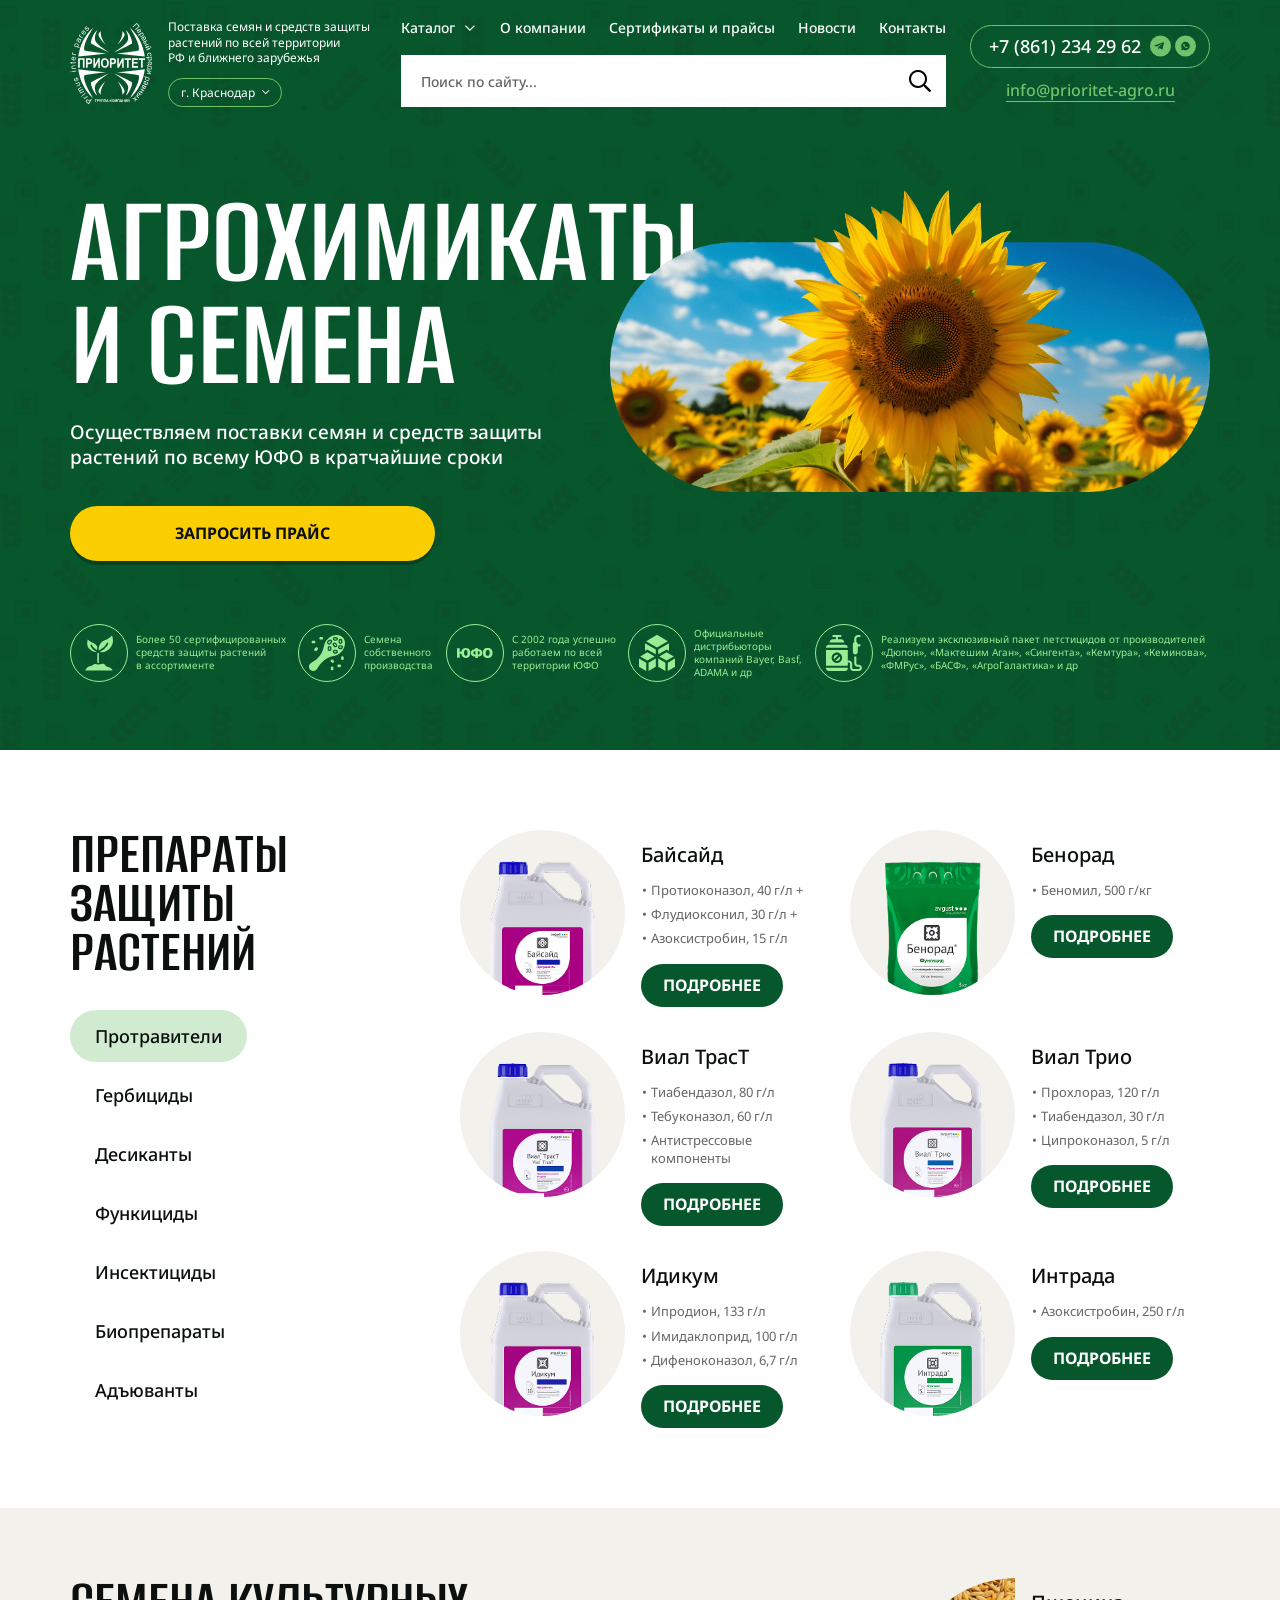
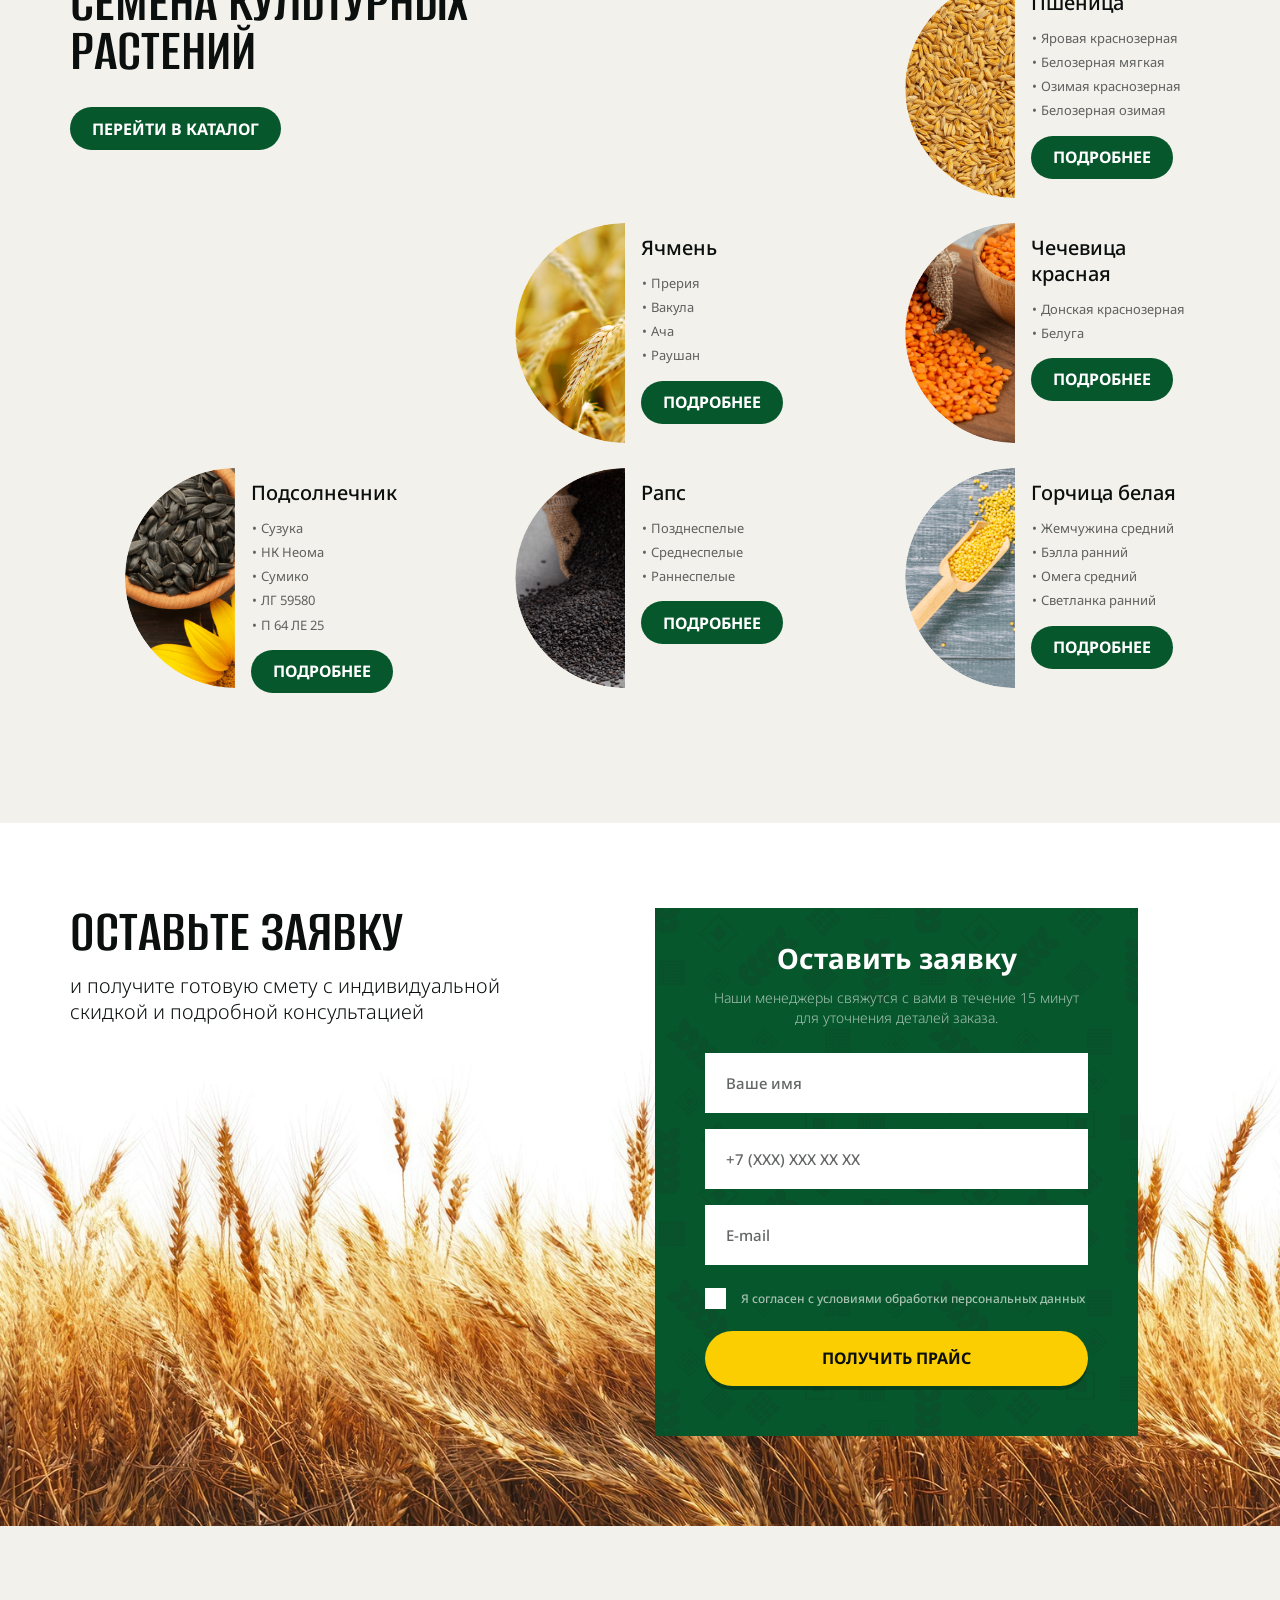
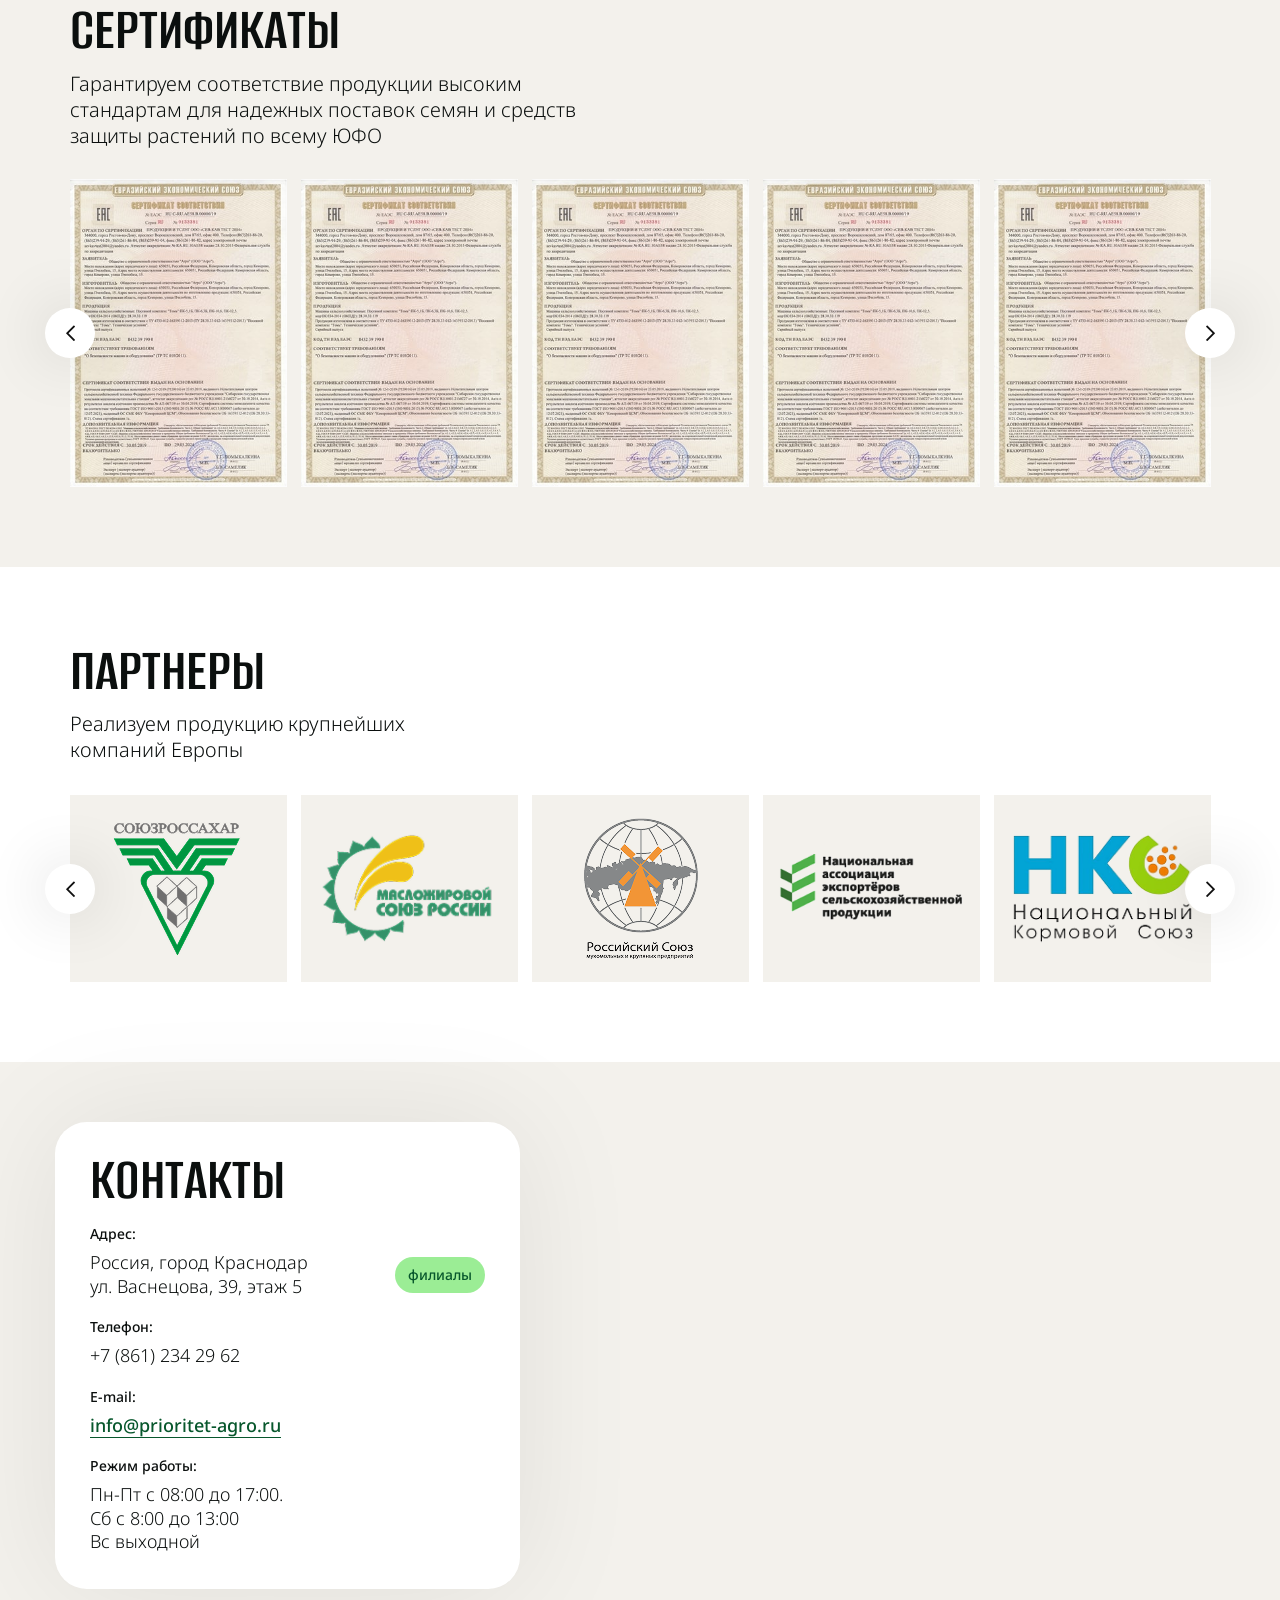
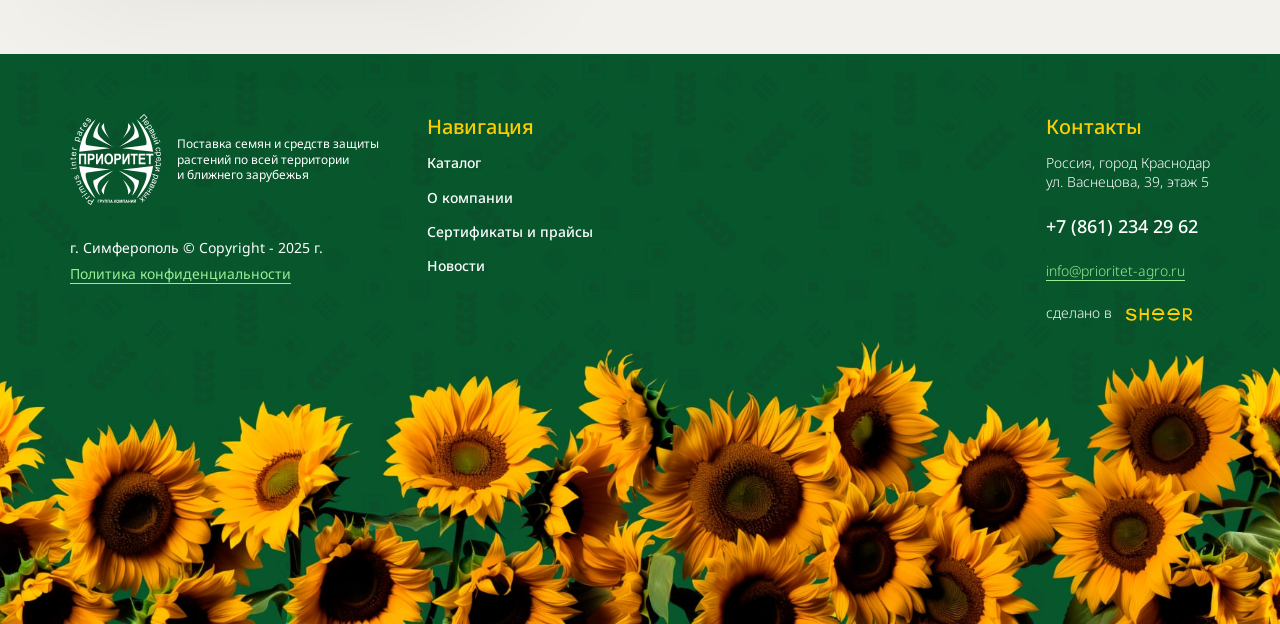
==== index.html @ 2c3fb6e0 "Add files via upload" ====
<!DOCTYPE html>
<!--[if lt IE 7]><html lang="ru" class="lt-ie9 lt-ie8 lt-ie7"><![endif]-->
<!--[if IE 7]><html lang="ru" class="lt-ie9 lt-ie8"><![endif]-->
<!--[if IE 8]><html lang="ru" class="lt-ie9"><![endif]-->
<!--[if gt IE 8]><!-->
<html lang="ru">
<!--<![endif]-->
<head>
	<meta charset="utf-8" />
	<title>Заголовок</title>
	<meta http-equiv="X-UA-Compatible" content="IE=edge" />
	<meta name="viewport" content="width=device-width, initial-scale=1, maximum-scale=1">
	<meta name="format-detection" content="telephone=no" />
	<link rel="shortcut icon" href="favicon.png" />
	<link rel="stylesheet" href="libs/bootstrap/bootstrap-grid.css" />
	<link rel="stylesheet" href="libs/fontawesome-free-5.12.0-web/css/all.min.css" />
	<link rel="stylesheet" href="libs/fancybox-master/dist/jquery.fancybox.min.css" />
	<link rel="stylesheet" href="libs/slick-1.5.9/slick/slick.css" />
	<link rel="stylesheet" href="css/fonts.css" />
	<link rel="stylesheet" href="css/main.css?ver=1.1" />
	<link rel="stylesheet" href="css/media.css?ver=1.1" />
</head>
<body>

	<div class="wrapper">

		<header class="header default">
			<div class="container">
				<div class="header__wrapper">
					<span class='sandwich'>
						<span class='sw-topper'></span>
						<span class='sw-bottom'></span>
						<span class='sw-footer'></span>
					</span>
					<div class="logo-wrap">
						<a href="#" class="logo">
							<img src="img/logo.svg" alt="alt">
						</a>
						<div class="logo-wrap__content">
							<div class="logo-descr">Поставка семян и средств защиты растений по всей территории <br>РФ и ближнего зарубежья</div>
							<div class="location-main">
								<div class="location-main__value">г. Краснодар <i class="far fa-chevron-down"></i></div>
							</div>
						</div>
					</div>
					<div class="header__center">
						<ul class="menu">
							<li class="menu__haschild">
								<a href="#">Каталог</a>
								<ul>
									<li><a href="#"><a href="#">Каталог</a></a></li>
									<li><a href="#"><a href="#">Каталог</a></a></li>
									<li><a href="#"><a href="#">Каталог</a></a></li>
									<li><a href="#"><a href="#">Каталог</a></a></li>
									<li><a href="#"><a href="#">Каталог</a></a></li>
								</ul>
							</li>
							<li><a href="#">О компании</a></li>
							<li><a href="#">Сертификаты и прайсы</a></li>
							<li><a href="#">Новости</a></li>
							<li><a href="#">Контакты</a></li>
						</ul>
						<div class="search-main">
							<form>
								<input type="text" placeholder="Поиск по сайту..." required>
								<button class="btn-search">
									<i class="far fa-search"></i>
								</button>
							</form>
						</div>
					</div>
					<div class="header__right">
						<div class="contacts-unit">
							<a href="+78612342962" class="phone-main">+7 (861) 234 29 62</a>
							<ul class="socials-list">
								<li><a href="#" target="_blank"><img src="img/tg.svg" alt="alt"></a></li>
								<li><a href="#" target="_blank"><img src="img/wp.svg" alt="alt"></a></li>
							</ul>
						</div>
						<a href="mailto:info@prioritet-agro.ru" class="link-main">info@prioritet-agro.ru</a>
					</div>
					<a href="+78612342962" class="phone-mob"><i class="fal fa-phone-alt"></i></a>
				</div>
			</div>
			<div class="menu-mobile">
				<div class="search-main">
					<form>
						<input type="text" placeholder="Поиск по сайту..." required>
						<button class="btn-search">
							<i class="far fa-search"></i>
						</button>
					</form>
				</div>
				<ul class="menu">
					<li class="menu__haschild">
						<a href="#">Каталог</a>
						<ul>
							<li><a href="#"><a href="#">Каталог</a></a></li>
							<li><a href="#"><a href="#">Каталог</a></a></li>
							<li><a href="#"><a href="#">Каталог</a></a></li>
							<li><a href="#"><a href="#">Каталог</a></a></li>
							<li><a href="#"><a href="#">Каталог</a></a></li>
						</ul>
					</li>
					<li><a href="#">О компании</a></li>
					<li><a href="#">Сертификаты и прайсы</a></li>
					<li><a href="#">Новости</a></li>
					<li><a href="#">Контакты</a></li>
				</ul>
				<div class="header__right">
					<div class="contacts-unit">
						<a href="+78612342962" class="phone-main">+7 (861) 234 29 62</a>
						<ul class="socials-list">
							<li><a href="#" target="_blank"><img src="img/tg.svg" alt="alt"></a></li>
							<li><a href="#" target="_blank"><img src="img/wp.svg" alt="alt"></a></li>
						</ul>
					</div>
					<a href="mailto:info@prioritet-agro.ru" class="link-main">info@prioritet-agro.ru</a>
				</div>
			</div>
			<div class="menu-overlay"></div>
		</header>

		<section class="billbord">
			<div class="container">
				<div class="row">
					<div class="col-lg-6">
						<h1 class="title-big">Агрохимикаты и Семена </h1>
						<div class="title-small">Осуществляем поставки семян и средств защиты растений по всему ЮФО в кратчайшие сроки</div>
						<a href="#" class="btn-main">Запросить прайс</a>
					</div>
					<div class="col-lg-6">
						<div class="billbord__image">
							<img src="img/billbord.png" alt="alt">
						</div>
					</div>
				</div>
				<div class="billbord__items">
					<div class="item-billbord">
						<div class="item-billbord__icon">
							<img src="img/ic_billbord1.svg" alt="alt">
						</div>
						<div class="item-billbord__text">Более 50 сертифицированных <br>средств защиты растений <br>в ассортименте</div>
					</div>
					<div class="item-billbord">
						<div class="item-billbord__icon">
							<img src="img/ic_billbord2.svg" alt="alt">
						</div>
						<div class="item-billbord__text">Семена <br>собственного <br>производства</div>
					</div>
					<div class="item-billbord">
						<div class="item-billbord__icon">
							<img src="img/ic_billbord3.svg" alt="alt">
						</div>
						<div class="item-billbord__text">С 2002 года успешно <br>работаем по всей <br>территории ЮФО</div>
					</div>
					<div class="item-billbord">
						<div class="item-billbord__icon">
							<img src="img/ic_billbord4.svg" alt="alt">
						</div>
						<div class="item-billbord__text">Официальные <br>дистрибьюторы <br>компаний Bayer, Basf, <br>ADAMA и др</div>
					</div>
					<div class="item-billbord">
						<div class="item-billbord__icon">
							<img src="img/ic_billbord5.svg" alt="alt">
						</div>
						<div class="item-billbord__text">Реализуем эксклюзивный пакет петстицидов от производителей <br>«Дюпон», «Мактешим Аган», «Сингента», «Кемтура», «Кеминова», <br>«ФМРус», «БАСФ», «АгроГалактика» и др</div>
					</div>
				</div>
			</div>
		</section>

		<section class="catalog">
			<div class="container">
				<div class="row">
					<div class="col-lg-4">
						<h1 class="title-section">Препараты защиты растений</h1>
						<ul class="tabs">
							<li class="active"><a href="#tab1">Протравители</a></li>
							<li><a href="#tab2">Гербициды</a></li>
							<li><a href="#tab3">Десиканты</a></li>
							<li><a href="#tab4">Функициды</a></li>
							<li><a href="#tab5">Инсектициды</a></li>
							<li><a href="#tab6">Биопрепараты</a></li>
							<li><a href="#tab7">Адъюванты</a></li>
						</ul>
					</div>
					<div class="col-lg-8">
						<div class="tab-container">
							<div class="tab-pane" id="tab1">
								<div class="row row_catalog">
									<div class="col-md-6">
										<div class="item-catalog">
											<a href="#" class="item-catalog__image">
												<img src="img/catalog1.png" alt="alt">
											</a>
											<div class="item-catalog__content">
												<a href="#" class="item-catalog__title">Байсайд</a>
												<div class="item-catalog__text">
													<ul>
														<li>Протиоконазол, 40 г/л +</li>
														<li>Флудиоксонил, 30 г/л +</li>
														<li>Азоксистробин, 15 г/л</li>
													</ul>
												</div>
												<a href="#" class="btn-main btn-main_page">подробнее</a>
											</div>
										</div>
									</div>
									<div class="col-md-6">
										<div class="item-catalog">
											<a href="#" class="item-catalog__image">
												<img src="img/catalog2.png" alt="alt">
											</a>
											<div class="item-catalog__content">
												<a href="#" class="item-catalog__title">Бенорад</a>
												<div class="item-catalog__text">
													<ul>
														<li>Беномил, 500 г/кг</li>
													</ul>
												</div>
												<a href="#" class="btn-main btn-main_page">подробнее</a>
											</div>
										</div>
									</div>
									<div class="col-md-6">
										<div class="item-catalog">
											<a href="#" class="item-catalog__image">
												<img src="img/catalog3.png" alt="alt">
											</a>
											<div class="item-catalog__content">
												<a href="#" class="item-catalog__title">Виал ТрасТ</a>
												<div class="item-catalog__text">
													<ul>
														<li>Тиабендазол, 80 г/л</li>
														<li>Тебуконазол, 60 г/л</li>
														<li>Антистрессовые компоненты</li>
													</ul>
												</div>
												<a href="#" class="btn-main btn-main_page">подробнее</a>
											</div>
										</div>
									</div>
									<div class="col-md-6">
										<div class="item-catalog">
											<a href="#" class="item-catalog__image">
												<img src="img/catalog4.png" alt="alt">
											</a>
											<div class="item-catalog__content">
												<a href="#" class="item-catalog__title">Виал Трио</a>
												<div class="item-catalog__text">
													<ul>
														<li>Прохлораз, 120 г/л</li>
														<li>Тиабендазол, 30 г/л</li>
														<li>Ципроконазол, 5 г/л</li>
													</ul>
												</div>
												<a href="#" class="btn-main btn-main_page">подробнее</a>
											</div>
										</div>
									</div>
									<div class="col-md-6">
										<div class="item-catalog">
											<a href="#" class="item-catalog__image">
												<img src="img/catalog5.png" alt="alt">
											</a>
											<div class="item-catalog__content">
												<a href="#" class="item-catalog__title">Идикум</a>
												<div class="item-catalog__text">
													<ul>
														<li>Ипродион, 133 г/л</li>
														<li>Имидаклоприд, 100 г/л</li>
														<li>Дифеноконазол, 6,7 г/л</li>
													</ul>
												</div>
												<a href="#" class="btn-main btn-main_page">подробнее</a>
											</div>
										</div>
									</div>
									<div class="col-md-6">
										<div class="item-catalog">
											<a href="#" class="item-catalog__image">
												<img src="img/catalog6.png" alt="alt">
											</a>
											<div class="item-catalog__content">
												<a href="#" class="item-catalog__title">Интрада</a>
												<div class="item-catalog__text">
													<ul>
														<li>Азоксистробин, 250 г/л</li>
													</ul>	
												</div>
												<a href="#" class="btn-main btn-main_page">подробнее</a>
											</div>
										</div>
									</div>
								</div>
							</div>
							<div class="tab-pane" id="tab2">
								<div class="row row_catalog">
									<div class="col-md-6">
										<div class="item-catalog">
											<a href="#" class="item-catalog__image">
												<img src="img/catalog1.png" alt="alt">
											</a>
											<div class="item-catalog__content">
												<a href="#" class="item-catalog__title">Байсайд</a>
												<div class="item-catalog__text">
													<ul>
														<li>Протиоконазол, 40 г/л +</li>
														<li>Флудиоксонил, 30 г/л +</li>
														<li>Азоксистробин, 15 г/л</li>
													</ul>
												</div>
												<a href="#" class="btn-main btn-main_page">подробнее</a>
											</div>
										</div>
									</div>
									<div class="col-md-6">
										<div class="item-catalog">
											<a href="#" class="item-catalog__image">
												<img src="img/catalog2.png" alt="alt">
											</a>
											<div class="item-catalog__content">
												<a href="#" class="item-catalog__title">Бенорад</a>
												<div class="item-catalog__text">
													<ul>
														<li>Беномил, 500 г/кг</li>
													</ul>
												</div>
												<a href="#" class="btn-main btn-main_page">подробнее</a>
											</div>
										</div>
									</div>
									<div class="col-md-6">
										<div class="item-catalog">
											<a href="#" class="item-catalog__image">
												<img src="img/catalog3.png" alt="alt">
											</a>
											<div class="item-catalog__content">
												<a href="#" class="item-catalog__title">Виал ТрасТ</a>
												<div class="item-catalog__text">
													<ul>
														<li>Тиабендазол, 80 г/л</li>
														<li>Тебуконазол, 60 г/л</li>
														<li>Антистрессовые компоненты</li>
													</ul>
												</div>
												<a href="#" class="btn-main btn-main_page">подробнее</a>
											</div>
										</div>
									</div>
									<div class="col-md-6">
										<div class="item-catalog">
											<a href="#" class="item-catalog__image">
												<img src="img/catalog4.png" alt="alt">
											</a>
											<div class="item-catalog__content">
												<a href="#" class="item-catalog__title">Виал Трио</a>
												<div class="item-catalog__text">
													<ul>
														<li>Прохлораз, 120 г/л</li>
														<li>Тиабендазол, 30 г/л</li>
														<li>Ципроконазол, 5 г/л</li>
													</ul>
												</div>
												<a href="#" class="btn-main btn-main_page">подробнее</a>
											</div>
										</div>
									</div>
									<div class="col-md-6">
										<div class="item-catalog">
											<a href="#" class="item-catalog__image">
												<img src="img/catalog5.png" alt="alt">
											</a>
											<div class="item-catalog__content">
												<a href="#" class="item-catalog__title">Идикум</a>
												<div class="item-catalog__text">
													<ul>
														<li>Ипродион, 133 г/л</li>
														<li>Имидаклоприд, 100 г/л</li>
														<li>Дифеноконазол, 6,7 г/л</li>
													</ul>
												</div>
												<a href="#" class="btn-main btn-main_page">подробнее</a>
											</div>
										</div>
									</div>
									<div class="col-md-6">
										<div class="item-catalog">
											<a href="#" class="item-catalog__image">
												<img src="img/catalog6.png" alt="alt">
											</a>
											<div class="item-catalog__content">
												<a href="#" class="item-catalog__title">Интрада</a>
												<div class="item-catalog__text">
													<ul>
														<li>Азоксистробин, 250 г/л</li>
													</ul>	
												</div>
												<a href="#" class="btn-main btn-main_page">подробнее</a>
											</div>
										</div>
									</div>
								</div>
							</div>
							<div class="tab-pane" id="tab3">
								<div class="row row_catalog">
									<div class="col-md-6">
										<div class="item-catalog">
											<a href="#" class="item-catalog__image">
												<img src="img/catalog1.png" alt="alt">
											</a>
											<div class="item-catalog__content">
												<a href="#" class="item-catalog__title">Байсайд</a>
												<div class="item-catalog__text">
													<ul>
														<li>Протиоконазол, 40 г/л +</li>
														<li>Флудиоксонил, 30 г/л +</li>
														<li>Азоксистробин, 15 г/л</li>
													</ul>
												</div>
												<a href="#" class="btn-main btn-main_page">подробнее</a>
											</div>
										</div>
									</div>
									<div class="col-md-6">
										<div class="item-catalog">
											<a href="#" class="item-catalog__image">
												<img src="img/catalog2.png" alt="alt">
											</a>
											<div class="item-catalog__content">
												<a href="#" class="item-catalog__title">Бенорад</a>
												<div class="item-catalog__text">
													<ul>
														<li>Беномил, 500 г/кг</li>
													</ul>
												</div>
												<a href="#" class="btn-main btn-main_page">подробнее</a>
											</div>
										</div>
									</div>
									<div class="col-md-6">
										<div class="item-catalog">
											<a href="#" class="item-catalog__image">
												<img src="img/catalog3.png" alt="alt">
											</a>
											<div class="item-catalog__content">
												<a href="#" class="item-catalog__title">Виал ТрасТ</a>
												<div class="item-catalog__text">
													<ul>
														<li>Тиабендазол, 80 г/л</li>
														<li>Тебуконазол, 60 г/л</li>
														<li>Антистрессовые компоненты</li>
													</ul>
												</div>
												<a href="#" class="btn-main btn-main_page">подробнее</a>
											</div>
										</div>
									</div>
									<div class="col-md-6">
										<div class="item-catalog">
											<a href="#" class="item-catalog__image">
												<img src="img/catalog4.png" alt="alt">
											</a>
											<div class="item-catalog__content">
												<a href="#" class="item-catalog__title">Виал Трио</a>
												<div class="item-catalog__text">
													<ul>
														<li>Прохлораз, 120 г/л</li>
														<li>Тиабендазол, 30 г/л</li>
														<li>Ципроконазол, 5 г/л</li>
													</ul>
												</div>
												<a href="#" class="btn-main btn-main_page">подробнее</a>
											</div>
										</div>
									</div>
									<div class="col-md-6">
										<div class="item-catalog">
											<a href="#" class="item-catalog__image">
												<img src="img/catalog5.png" alt="alt">
											</a>
											<div class="item-catalog__content">
												<a href="#" class="item-catalog__title">Идикум</a>
												<div class="item-catalog__text">
													<ul>
														<li>Ипродион, 133 г/л</li>
														<li>Имидаклоприд, 100 г/л</li>
														<li>Дифеноконазол, 6,7 г/л</li>
													</ul>
												</div>
												<a href="#" class="btn-main btn-main_page">подробнее</a>
											</div>
										</div>
									</div>
									<div class="col-md-6">
										<div class="item-catalog">
											<a href="#" class="item-catalog__image">
												<img src="img/catalog6.png" alt="alt">
											</a>
											<div class="item-catalog__content">
												<a href="#" class="item-catalog__title">Интрада</a>
												<div class="item-catalog__text">
													<ul>
														<li>Азоксистробин, 250 г/л</li>
													</ul>	
												</div>
												<a href="#" class="btn-main btn-main_page">подробнее</a>
											</div>
										</div>
									</div>
								</div>
							</div>
							<div class="tab-pane" id="tab4">
								<div class="row row_catalog">
									<div class="col-md-6">
										<div class="item-catalog">
											<a href="#" class="item-catalog__image">
												<img src="img/catalog1.png" alt="alt">
											</a>
											<div class="item-catalog__content">
												<a href="#" class="item-catalog__title">Байсайд</a>
												<div class="item-catalog__text">
													<ul>
														<li>Протиоконазол, 40 г/л +</li>
														<li>Флудиоксонил, 30 г/л +</li>
														<li>Азоксистробин, 15 г/л</li>
													</ul>
												</div>
												<a href="#" class="btn-main btn-main_page">подробнее</a>
											</div>
										</div>
									</div>
									<div class="col-md-6">
										<div class="item-catalog">
											<a href="#" class="item-catalog__image">
												<img src="img/catalog2.png" alt="alt">
											</a>
											<div class="item-catalog__content">
												<a href="#" class="item-catalog__title">Бенорад</a>
												<div class="item-catalog__text">
													<ul>
														<li>Беномил, 500 г/кг</li>
													</ul>
												</div>
												<a href="#" class="btn-main btn-main_page">подробнее</a>
											</div>
										</div>
									</div>
									<div class="col-md-6">
										<div class="item-catalog">
											<a href="#" class="item-catalog__image">
												<img src="img/catalog3.png" alt="alt">
											</a>
											<div class="item-catalog__content">
												<a href="#" class="item-catalog__title">Виал ТрасТ</a>
												<div class="item-catalog__text">
													<ul>
														<li>Тиабендазол, 80 г/л</li>
														<li>Тебуконазол, 60 г/л</li>
														<li>Антистрессовые компоненты</li>
													</ul>
												</div>
												<a href="#" class="btn-main btn-main_page">подробнее</a>
											</div>
										</div>
									</div>
									<div class="col-md-6">
										<div class="item-catalog">
											<a href="#" class="item-catalog__image">
												<img src="img/catalog4.png" alt="alt">
											</a>
											<div class="item-catalog__content">
												<a href="#" class="item-catalog__title">Виал Трио</a>
												<div class="item-catalog__text">
													<ul>
														<li>Прохлораз, 120 г/л</li>
														<li>Тиабендазол, 30 г/л</li>
														<li>Ципроконазол, 5 г/л</li>
													</ul>
												</div>
												<a href="#" class="btn-main btn-main_page">подробнее</a>
											</div>
										</div>
									</div>
									<div class="col-md-6">
										<div class="item-catalog">
											<a href="#" class="item-catalog__image">
												<img src="img/catalog5.png" alt="alt">
											</a>
											<div class="item-catalog__content">
												<a href="#" class="item-catalog__title">Идикум</a>
												<div class="item-catalog__text">
													<ul>
														<li>Ипродион, 133 г/л</li>
														<li>Имидаклоприд, 100 г/л</li>
														<li>Дифеноконазол, 6,7 г/л</li>
													</ul>
												</div>
												<a href="#" class="btn-main btn-main_page">подробнее</a>
											</div>
										</div>
									</div>
									<div class="col-md-6">
										<div class="item-catalog">
											<a href="#" class="item-catalog__image">
												<img src="img/catalog6.png" alt="alt">
											</a>
											<div class="item-catalog__content">
												<a href="#" class="item-catalog__title">Интрада</a>
												<div class="item-catalog__text">
													<ul>
														<li>Азоксистробин, 250 г/л</li>
													</ul>	
												</div>
												<a href="#" class="btn-main btn-main_page">подробнее</a>
											</div>
										</div>
									</div>
								</div>
							</div>
							<div class="tab-pane" id="tab5">
								<div class="row row_catalog">
									<div class="col-md-6">
										<div class="item-catalog">
											<a href="#" class="item-catalog__image">
												<img src="img/catalog1.png" alt="alt">
											</a>
											<div class="item-catalog__content">
												<a href="#" class="item-catalog__title">Байсайд</a>
												<div class="item-catalog__text">
													<ul>
														<li>Протиоконазол, 40 г/л +</li>
														<li>Флудиоксонил, 30 г/л +</li>
														<li>Азоксистробин, 15 г/л</li>
													</ul>
												</div>
												<a href="#" class="btn-main btn-main_page">подробнее</a>
											</div>
										</div>
									</div>
									<div class="col-md-6">
										<div class="item-catalog">
											<a href="#" class="item-catalog__image">
												<img src="img/catalog2.png" alt="alt">
											</a>
											<div class="item-catalog__content">
												<a href="#" class="item-catalog__title">Бенорад</a>
												<div class="item-catalog__text">
													<ul>
														<li>Беномил, 500 г/кг</li>
													</ul>
												</div>
												<a href="#" class="btn-main btn-main_page">подробнее</a>
											</div>
										</div>
									</div>
									<div class="col-md-6">
										<div class="item-catalog">
											<a href="#" class="item-catalog__image">
												<img src="img/catalog3.png" alt="alt">
											</a>
											<div class="item-catalog__content">
												<a href="#" class="item-catalog__title">Виал ТрасТ</a>
												<div class="item-catalog__text">
													<ul>
														<li>Тиабендазол, 80 г/л</li>
														<li>Тебуконазол, 60 г/л</li>
														<li>Антистрессовые компоненты</li>
													</ul>
												</div>
												<a href="#" class="btn-main btn-main_page">подробнее</a>
											</div>
										</div>
									</div>
									<div class="col-md-6">
										<div class="item-catalog">
											<a href="#" class="item-catalog__image">
												<img src="img/catalog4.png" alt="alt">
											</a>
											<div class="item-catalog__content">
												<a href="#" class="item-catalog__title">Виал Трио</a>
												<div class="item-catalog__text">
													<ul>
														<li>Прохлораз, 120 г/л</li>
														<li>Тиабендазол, 30 г/л</li>
														<li>Ципроконазол, 5 г/л</li>
													</ul>
												</div>
												<a href="#" class="btn-main btn-main_page">подробнее</a>
											</div>
										</div>
									</div>
									<div class="col-md-6">
										<div class="item-catalog">
											<a href="#" class="item-catalog__image">
												<img src="img/catalog5.png" alt="alt">
											</a>
											<div class="item-catalog__content">
												<a href="#" class="item-catalog__title">Идикум</a>
												<div class="item-catalog__text">
													<ul>
														<li>Ипродион, 133 г/л</li>
														<li>Имидаклоприд, 100 г/л</li>
														<li>Дифеноконазол, 6,7 г/л</li>
													</ul>
												</div>
												<a href="#" class="btn-main btn-main_page">подробнее</a>
											</div>
										</div>
									</div>
									<div class="col-md-6">
										<div class="item-catalog">
											<a href="#" class="item-catalog__image">
												<img src="img/catalog6.png" alt="alt">
											</a>
											<div class="item-catalog__content">
												<a href="#" class="item-catalog__title">Интрада</a>
												<div class="item-catalog__text">
													<ul>
														<li>Азоксистробин, 250 г/л</li>
													</ul>	
												</div>
												<a href="#" class="btn-main btn-main_page">подробнее</a>
											</div>
										</div>
									</div>
								</div>
							</div>
							<div class="tab-pane" id="tab6">
								<div class="row row_catalog">
									<div class="col-md-6">
										<div class="item-catalog">
											<a href="#" class="item-catalog__image">
												<img src="img/catalog1.png" alt="alt">
											</a>
											<div class="item-catalog__content">
												<a href="#" class="item-catalog__title">Байсайд</a>
												<div class="item-catalog__text">
													<ul>
														<li>Протиоконазол, 40 г/л +</li>
														<li>Флудиоксонил, 30 г/л +</li>
														<li>Азоксистробин, 15 г/л</li>
													</ul>
												</div>
												<a href="#" class="btn-main btn-main_page">подробнее</a>
											</div>
										</div>
									</div>
									<div class="col-md-6">
										<div class="item-catalog">
											<a href="#" class="item-catalog__image">
												<img src="img/catalog2.png" alt="alt">
											</a>
											<div class="item-catalog__content">
												<a href="#" class="item-catalog__title">Бенорад</a>
												<div class="item-catalog__text">
													<ul>
														<li>Беномил, 500 г/кг</li>
													</ul>
												</div>
												<a href="#" class="btn-main btn-main_page">подробнее</a>
											</div>
										</div>
									</div>
									<div class="col-md-6">
										<div class="item-catalog">
											<a href="#" class="item-catalog__image">
												<img src="img/catalog3.png" alt="alt">
											</a>
											<div class="item-catalog__content">
												<a href="#" class="item-catalog__title">Виал ТрасТ</a>
												<div class="item-catalog__text">
													<ul>
														<li>Тиабендазол, 80 г/л</li>
														<li>Тебуконазол, 60 г/л</li>
														<li>Антистрессовые компоненты</li>
													</ul>
												</div>
												<a href="#" class="btn-main btn-main_page">подробнее</a>
											</div>
										</div>
									</div>
									<div class="col-md-6">
										<div class="item-catalog">
											<a href="#" class="item-catalog__image">
												<img src="img/catalog4.png" alt="alt">
											</a>
											<div class="item-catalog__content">
												<a href="#" class="item-catalog__title">Виал Трио</a>
												<div class="item-catalog__text">
													<ul>
														<li>Прохлораз, 120 г/л</li>
														<li>Тиабендазол, 30 г/л</li>
														<li>Ципроконазол, 5 г/л</li>
													</ul>
												</div>
												<a href="#" class="btn-main btn-main_page">подробнее</a>
											</div>
										</div>
									</div>
									<div class="col-md-6">
										<div class="item-catalog">
											<a href="#" class="item-catalog__image">
												<img src="img/catalog5.png" alt="alt">
											</a>
											<div class="item-catalog__content">
												<a href="#" class="item-catalog__title">Идикум</a>
												<div class="item-catalog__text">
													<ul>
														<li>Ипродион, 133 г/л</li>
														<li>Имидаклоприд, 100 г/л</li>
														<li>Дифеноконазол, 6,7 г/л</li>
													</ul>
												</div>
												<a href="#" class="btn-main btn-main_page">подробнее</a>
											</div>
										</div>
									</div>
									<div class="col-md-6">
										<div class="item-catalog">
											<a href="#" class="item-catalog__image">
												<img src="img/catalog6.png" alt="alt">
											</a>
											<div class="item-catalog__content">
												<a href="#" class="item-catalog__title">Интрада</a>
												<div class="item-catalog__text">
													<ul>
														<li>Азоксистробин, 250 г/л</li>
													</ul>	
												</div>
												<a href="#" class="btn-main btn-main_page">подробнее</a>
											</div>
										</div>
									</div>
								</div>
							</div>
							<div class="tab-pane" id="tab7">
								<div class="row row_catalog">
									<div class="col-md-6">
										<div class="item-catalog">
											<a href="#" class="item-catalog__image">
												<img src="img/catalog1.png" alt="alt">
											</a>
											<div class="item-catalog__content">
												<a href="#" class="item-catalog__title">Байсайд</a>
												<div class="item-catalog__text">
													<ul>
														<li>Протиоконазол, 40 г/л +</li>
														<li>Флудиоксонил, 30 г/л +</li>
														<li>Азоксистробин, 15 г/л</li>
													</ul>
												</div>
												<a href="#" class="btn-main btn-main_page">подробнее</a>
											</div>
										</div>
									</div>
									<div class="col-md-6">
										<div class="item-catalog">
											<a href="#" class="item-catalog__image">
												<img src="img/catalog2.png" alt="alt">
											</a>
											<div class="item-catalog__content">
												<a href="#" class="item-catalog__title">Бенорад</a>
												<div class="item-catalog__text">
													<ul>
														<li>Беномил, 500 г/кг</li>
													</ul>
												</div>
												<a href="#" class="btn-main btn-main_page">подробнее</a>
											</div>
										</div>
									</div>
									<div class="col-md-6">
										<div class="item-catalog">
											<a href="#" class="item-catalog__image">
												<img src="img/catalog3.png" alt="alt">
											</a>
											<div class="item-catalog__content">
												<a href="#" class="item-catalog__title">Виал ТрасТ</a>
												<div class="item-catalog__text">
													<ul>
														<li>Тиабендазол, 80 г/л</li>
														<li>Тебуконазол, 60 г/л</li>
														<li>Антистрессовые компоненты</li>
													</ul>
												</div>
												<a href="#" class="btn-main btn-main_page">подробнее</a>
											</div>
										</div>
									</div>
									<div class="col-md-6">
										<div class="item-catalog">
											<a href="#" class="item-catalog__image">
												<img src="img/catalog4.png" alt="alt">
											</a>
											<div class="item-catalog__content">
												<a href="#" class="item-catalog__title">Виал Трио</a>
												<div class="item-catalog__text">
													<ul>
														<li>Прохлораз, 120 г/л</li>
														<li>Тиабендазол, 30 г/л</li>
														<li>Ципроконазол, 5 г/л</li>
													</ul>
												</div>
												<a href="#" class="btn-main btn-main_page">подробнее</a>
											</div>
										</div>
									</div>
									<div class="col-md-6">
										<div class="item-catalog">
											<a href="#" class="item-catalog__image">
												<img src="img/catalog5.png" alt="alt">
											</a>
											<div class="item-catalog__content">
												<a href="#" class="item-catalog__title">Идикум</a>
												<div class="item-catalog__text">
													<ul>
														<li>Ипродион, 133 г/л</li>
														<li>Имидаклоприд, 100 г/л</li>
														<li>Дифеноконазол, 6,7 г/л</li>
													</ul>
												</div>
												<a href="#" class="btn-main btn-main_page">подробнее</a>
											</div>
										</div>
									</div>
									<div class="col-md-6">
										<div class="item-catalog">
											<a href="#" class="item-catalog__image">
												<img src="img/catalog6.png" alt="alt">
											</a>
											<div class="item-catalog__content">
												<a href="#" class="item-catalog__title">Интрада</a>
												<div class="item-catalog__text">
													<ul>
														<li>Азоксистробин, 250 г/л</li>
													</ul>	
												</div>
												<a href="#" class="btn-main btn-main_page">подробнее</a>
											</div>
										</div>
									</div>
								</div>
							</div>
						</div>
					</div>
				</div>
			</div>
		</section>

		<section class="seeds">
			<div class="container">
				<div class="row row_catalog">
					<div class="col-lg-8">
						<h2 class="title-section">Семена культурных растений</h2>
						<a href="#" class="btn-main btn-main_page">перейти в каталог</a>
					</div>
					<div class="col-lg-4">
						<div class="item-catalog item-catalog_main">
							<a href="#" class="item-catalog__image">
								<img src="img/catalog_main1.png" alt="alt">
							</a>
							<div class="item-catalog__content">
								<a href="#" class="item-catalog__title">Пшеница</a>
								<div class="item-catalog__text">
									<ul>
										<li>Яровая краснозерная</li>
										<li>Белозерная мягкая</li>
										<li>Озимая краснозерная</li>
										<li>Белозерная озимая</li>
									</ul>	
								</div>
								<a href="#" class="btn-main btn-main_page">подробнее</a>
							</div>
						</div>
					</div>
					<div class="col-lg-4">

					</div>
					<div class="col-lg-4">
						<div class="item-catalog item-catalog_main">
							<a href="#" class="item-catalog__image">
								<img src="img/catalog_main2.png" alt="alt">
							</a>
							<div class="item-catalog__content">
								<a href="#" class="item-catalog__title">Ячмень</a>
								<div class="item-catalog__text">
									<ul>
										<li>Прерия</li>
										<li>Вакула</li>
										<li>Ача</li>
										<li>Раушан</li>
									</ul>	
								</div>
								<a href="#" class="btn-main btn-main_page">подробнее</a>
							</div>
						</div>
					</div>
					<div class="col-lg-4">
						<div class="item-catalog item-catalog_main">
							<a href="#" class="item-catalog__image">
								<img src="img/catalog_main3.png" alt="alt">
							</a>
							<div class="item-catalog__content">
								<a href="#" class="item-catalog__title">Чечевица красная</a>
								<div class="item-catalog__text">
									<ul>
										<li>Донская краснозерная</li>
										<li>Белуга</li>
									</ul>	
								</div>
								<a href="#" class="btn-main btn-main_page">подробнее</a>
							</div>
						</div>
					</div>
					<div class="col-lg-4">
						<div class="item-catalog item-catalog_main">
							<a href="#" class="item-catalog__image">
								<img src="img/catalog_main4.png" alt="alt">
							</a>
							<div class="item-catalog__content">
								<a href="#" class="item-catalog__title">Подсолнечник</a>
								<div class="item-catalog__text">
									<ul>
										<li>Сузука</li>
										<li>НК Неома</li>
										<li>Сумико</li>
										<li>ЛГ 59580</li>
										<li>П 64 ЛЕ 25</li>
									</ul>	
								</div>
								<a href="#" class="btn-main btn-main_page">подробнее</a>
							</div>
						</div>
					</div>
					<div class="col-lg-4">
						<div class="item-catalog item-catalog_main">
							<a href="#" class="item-catalog__image">
								<img src="img/catalog_main5.png" alt="alt">
							</a>
							<div class="item-catalog__content">
								<a href="#" class="item-catalog__title">Рапс</a>
								<div class="item-catalog__text">
									<ul>
										<li>Позднеспелые</li>
										<li>Среднеспелые</li>
										<li>Раннеспелые</li>
									</ul>	
								</div>
								<a href="#" class="btn-main btn-main_page">подробнее</a>
							</div>
						</div>
					</div>
					<div class="col-lg-4">
						<div class="item-catalog item-catalog_main">
							<a href="#" class="item-catalog__image">
								<img src="img/catalog_main6.png" alt="alt">
							</a>
							<div class="item-catalog__content">
								<a href="#" class="item-catalog__title">Горчица белая</a>
								<div class="item-catalog__text">
									<ul>
										<li>Жемчужина средний</li>
										<li>Бэлла ранний</li>
										<li>Омега средний</li>
										<li>Светланка ранний</li>
									</ul>	
								</div>
								<a href="#" class="btn-main btn-main_page">подробнее</a>
							</div>
						</div>
					</div>
				</div>
			</div>
		</section>

		<section class="callback">
			<div class="container">
				<div class="row">
					<div class="col-lg-6">
						<h2 class="title-section">Оставьте заявку</h2>
						<div class="title-min">и получите готовую смету с индивидуальной скидкой и подробной консультацией</div>
					</div>
					<div class="col-lg-6">
						<div class="form-page">
							<div class="title-form">Оставить заявку</div>
							<div class="descr-form">Наши менеджеры свяжутся с вами в течение 15 минут для уточнения деталей заказа.</div>
							<form>
								<div class="item-form">
									<input type="text" placeholder="Ваше имя" required>
								</div>
								<div class="item-form">
									<input type="tel" placeholder="+7 (ХХХ) ХХХ ХХ ХХ" class="input-phone" inputmode="numeric" required>
								</div>
								<div class="item-form">
									<input type="email" placeholder="E-mail" required>
								</div>
								<div class="checkbox">
									<label>
										<input type="checkbox" required/>
										<span>Я согласен с условиями обработки персональных данных</span>
									</label>
								</div>
								<input type="submit" value="Получить прайс" class="btn-main">
							</form>
						</div>
					</div>
				</div>
			</div>
		</section>

		<section class="sertificats">
			<div class="container">
				<h2 class="title-section">сертификаты</h2>
				<div class="title-min">Гарантируем соответствие продукции высоким стандартам для надежных поставок семян и средств защиты растений по всему ЮФО</div>
				<div class="slider-sertificats">
					<div>
						<a href="img/sertificat1.jpg" class="item-sertificat fancybox" data-fancybox="sertificats">
							<img src="img/sertificat1.jpg" alt="alt">
						</a>	
					</div>
					<div>
						<a href="img/sertificat1.jpg" class="item-sertificat fancybox" data-fancybox="sertificats">
							<img src="img/sertificat1.jpg" alt="alt">
						</a>	
					</div>
					<div>
						<a href="img/sertificat1.jpg" class="item-sertificat fancybox" data-fancybox="sertificats">
							<img src="img/sertificat1.jpg" alt="alt">
						</a>	
					</div>
					<div>
						<a href="img/sertificat1.jpg" class="item-sertificat fancybox" data-fancybox="sertificats">
							<img src="img/sertificat1.jpg" alt="alt">
						</a>	
					</div>
					<div>
						<a href="img/sertificat1.jpg" class="item-sertificat fancybox" data-fancybox="sertificats">
							<img src="img/sertificat1.jpg" alt="alt">
						</a>	
					</div>
					<div>
						<a href="img/sertificat1.jpg" class="item-sertificat fancybox" data-fancybox="sertificats">
							<img src="img/sertificat1.jpg" alt="alt">
						</a>	
					</div>
					<div>
						<a href="img/sertificat1.jpg" class="item-sertificat fancybox" data-fancybox="sertificats">
							<img src="img/sertificat1.jpg" alt="alt">
						</a>	
					</div>
				</div>
			</div>
		</section>

		<section class="partners">
			<div class="container">
				<h2 class="title-section">Партнеры</h2>
				<div class="title-min">Реализуем продукцию крупнейших компаний Европы</div>
				<div class="slider-partners">
					<div>
						<div class="item-partner">
							<img src="img/partner1.png" alt="alt">
						</div>	
					</div>
					<div>
						<div class="item-partner">
							<img src="img/partner2.png" alt="alt">
						</div>	
					</div>
					<div>
						<div class="item-partner">
							<img src="img/partner3.png" alt="alt">
						</div>	
					</div>
					<div>
						<div class="item-partner">
							<img src="img/partner4.png" alt="alt">
						</div>	
					</div>
					<div>
						<div class="item-partner">
							<img src="img/partner5.png" alt="alt">
						</div>	
					</div>
					<div>
						<div class="item-partner">
							<img src="img/partner1.png" alt="alt">
						</div>	
					</div>
					<div>
						<div class="item-partner">
							<img src="img/partner2.png" alt="alt">
						</div>	
					</div>
					<div>
						<div class="item-partner">
							<img src="img/partner3.png" alt="alt">
						</div>	
					</div>
				</div>
			</div>
		</section>

		<section class="contacts">
			<div class="container">
				<div class="contacts-block">
					<h2 class="title-section">Контакты</h2>
					<div class="item-contact">
						<div class="item-contact__title">Адрес:</div>
						<div class="item-contact__wrap">
							<div class="item-contact__value">Россия, город Краснодар <br>ул. Васнецова, 39, этаж 5</div>
							<a href="#" class="btn-main">филиалы</a>
						</div>
					</div>
					<div class="item-contact">
						<div class="item-contact__title">Телефон:</div>
						<div class="item-contact__value"><a href="+78612342962">+7 (861) 234 29 62</a></div>
					</div>
					<div class="item-contact">
						<div class="item-contact__title">E-mail:</div>
						<div class="item-contact__value"><a href="mailto:info@prioritet-agro.ru" class="item-contact__link">info@prioritet-agro.ru</a></div>
					</div>
					<div class="item-contact">
						<div class="item-contact__title">Режим работы:</div>
						<div class="item-contact__value">
							<p>Пн-Пт с 08:00 до 17:00.</p>
							<p>Сб с 8:00 до 13:00</p>
							<p>Вс выходной</p>
						</div>
					</div>
				</div>
			</div>
			<div id="map"></div>
		</section>

		<footer class="footer">
			<div class="container">
				<div class="row">
					<div class="col-lg-4">
						<div class="logo-wrap">
							<a href="#" class="logo">
								<img src="img/logo.svg" alt="alt">
							</a>
							<div class="logo-wrap__content">
								<div class="logo-descr">Поставка семян и средств защиты растений по всей территории <br> и ближнего зарубежья</div>
							</div>
						</div>
						<div class="footer__info">
							<div class="copyright">г. Симферополь © Copyright - 2025 г.</div>
							<a href="#" class="footer__link">Политика конфиденциальности</a>
						</div>
					</div>
					<div class="col-lg-4 col-6">
						<div class="footer__column">
							<div class="footer__title">Навигация</div>
							<ul class="footer__nav">
								<li><a href="#">Каталог</a></li>
								<li><a href="#">О компании</a></li>
								<li><a href="#">Сертификаты и прайсы</a></li>
								<li><a href="#">Новости</a></li>
							</ul>
						</div>
					</div>
					<div class="col-lg-4 col-6">
						<div class="footer__right">
							<div class="footer__contacts">
								<div class="footer__title">Контакты</div>
								<p>Россия, город Краснодар <br>ул. Васнецова, 39, этаж 5</p>
								<p><a href="tel:+78612342962" class="phone-main">+7 (861) 234 29 62</a></p>
								<p><a href="mailto:info@prioritet-agro.ru" class="footer__link">info@prioritet-agro.ru</a></p>
								<p>сделано в <a href="#" target="_blank"><img src="img/sheer.svg" alt="alt"></a></p>
							</div>
						</div>
					</div>
				</div>
			</div>
		</footer>
		
	</div>

	<!--[if lt IE 9]>
	<script src="libs/html5shiv/es5-shim.min.js"></script>
	<script src="libs/html5shiv/html5shiv.min.js"></script>
	<script src="libs/html5shiv/html5shiv-printshiv.min.js"></script>
	<script src="libs/respond/respond.min.js"></script>
	<![endif]-->
	<script src="libs/jquery/jquery-3.6.0.min.js"></script>
	<script src="libs/jquery-mousewheel/jquery.mousewheel.min.js"></script>
	<script src="libs/fancybox-master/dist/jquery.fancybox.min.js"></script>
	<script src="libs/slick-1.5.9/slick/slick.min.js"></script>
	<script src="libs/scroll2id/PageScroll2id.min.js"></script>
	<script src="libs/mask/jquery.maskedinput.js"></script>
	<script src="libs/jQueryFormStyler-master/jquery.formstyler.min.js"></script>
	<script src="js/common.js?ver=1.1"></script>
	<script src="https://api-maps.yandex.ru/2.1/?lang=ru_RU"></script>
	<script>
		$(document).ready(function () {
			ymaps.ready(init);

			function init() {
				var myMap = new ymaps.Map('map', {
					center: [45.030623, 39.025969],
					zoom: 15
				}, {
					searchControlProvider: 'yandex#search'
				});

				var iconSize = window.matchMedia("(max-width: 1600px)").matches ? [60, 60] : [82, 82];
				var iconOffset = window.matchMedia("(max-width: 1600px)").matches ? [-30, -60] : [-41, -82];
				var balloonOffset = window.matchMedia("(max-width: 1600px)").matches ? [0, -60] : [0, -82];

				myPlacemark = new ymaps.Placemark([45.030623, 39.025969], {
				}, {
					iconLayout: 'default#image',
					iconImageHref: 'img/pin.svg',
					hideIconOnBalloonOpen: false,
					iconImageSize: iconSize,
					iconImageOffset: iconOffset,
					balloonOffset: balloonOffset
				});
				myMap.controls.remove('searchControl');
				myMap.behaviors.disable('scrollZoom');
				myMap.geoObjects.add(myPlacemark);

				window.matchMedia("(max-width: 1600px)").addEventListener("change", function (e) {
					var newSize = e.matches ? [50, 50] : [82, 82];
					var newOffset = e.matches ? [-25, -50] : [-41, -82];
					var newBalloonOffset = e.matches ? [0, -50] : [0, -82];

					myPlacemark.options.set({
						iconImageSize: newSize,
						iconImageOffset: newOffset,
						balloonOffset: newBalloonOffset
					});
				});
			}
		});
	</script>
	<!-- Yandex.Metrika counter --><!-- /Yandex.Metrika counter -->
	<!-- Google Analytics counter --><!-- /Google Analytics counter -->
</body>
</html>
---- css/fonts.css ----
@font-face {
    font-family: 'Noto Sans';
    src: local('NotoSans-Thin'), local('NotoSans-Thin'),
        url('../fonts/NotoSans-Thin.woff2') format('woff2'),
        url('../fonts/NotoSans-Thin.woff') format('woff'),
        url('../fonts/NotoSans-Thin.ttf') format('truetype');
    font-weight: 100;
    font-style: normal;
  }
  @font-face {
    font-family: 'Noto Sans';
    src: local('NotoSans-ExtraLight'), local('NotoSans-ExtraLight'),
        url('../fonts/NotoSans-ExtraLight.woff2') format('woff2'),
        url('../fonts/NotoSans-ExtraLight.woff') format('woff'),
        url('../fonts/NotoSans-ExtraLight.ttf') format('truetype');
    font-weight: 200;
    font-style: normal;
  }
  @font-face {
    font-family: 'Noto Sans';
    src: local('NotoSans-Light'), local('NotoSans-Light'),
        url('../fonts/NotoSans-Light.woff2') format('woff2'),
        url('../fonts/NotoSans-Light.woff') format('woff'),
        url('../fonts/NotoSans-Light.ttf') format('truetype');
    font-weight: 300;
    font-style: normal;
  }
  @font-face {
    font-family: 'Noto Sans';
    src: local('NotoSans-Regular'), local('NotoSans-Regular'),
        url('../fonts/NotoSans-Regular.woff2') format('woff2'),
        url('../fonts/NotoSans-Regular.woff') format('woff'),
        url('../fonts/NotoSans-Regular.ttf') format('truetype');
    font-weight: 400;
    font-style: normal;
  }
  @font-face {
    font-family: 'Noto Sans';
    src: local('NotoSans-Medium'), local('NotoSans-Medium'),
        url('../fonts/NotoSans-Medium.woff2') format('woff2'),
        url('../fonts/NotoSans-Medium.woff') format('woff'),
        url('../fonts/NotoSans-Medium.ttf') format('truetype');
    font-weight: 500;
    font-style: normal;
  }
  @font-face {
    font-family: 'Noto Sans';
    src: local('NotoSans-Bold'), local('NotoSans-Bold'),
        url('../fonts/NotoSans-Bold.woff2') format('woff2'),
        url('../fonts/NotoSans-Bold.woff') format('woff'),
        url('../fonts/NotoSans-Bold.ttf') format('truetype');
    font-weight: 700;
    font-style: normal;
  }

  @font-face {
    font-family: 'AlumniSans';
    src: local('AlumniSans-SemiBold'), local('AlumniSans-SemiBold'),
        url('../fonts/AlumniSans-SemiBold.woff2') format('woff2'),
        url('../fonts/AlumniSans-SemiBold.woff') format('woff'),
        url('../fonts/AlumniSans-SemiBold.ttf') format('truetype');
    font-weight: 600;
    font-style: normal;
  }
---- css/main.css ----
*::-webkit-input-placeholder {
	color: rgba(11, 15, 14, 0.64);
	opacity: 1;
}
*:-moz-placeholder {
	color: rgba(11, 15, 14, 0.64);
	opacity: 1;
}
*::-moz-placeholder {
	color: rgba(11, 15, 14, 0.64);
	opacity: 1;
}
*:-ms-input-placeholder {
	color: rgba(11, 15, 14, 0.64);
	opacity: 1;
}

body input:focus:required:invalid,
body textarea:focus:required:invalid {
	
}
body input:required:valid,
body textarea:required:valid {
	
}
body {
	font-family: 'Noto Sans';
	font-size: 20px;
	line-height: 130%;
	color: #0b0f0e;
	font-weight: 300;
	overflow-x: hidden;
	margin: 0;
	background-color: #fff;
}
button {
	cursor: pointer;
}
button, input, optgroup, select, textarea {
	font-family: inherit;
}
input {
-webkit-appearance: none;
-moz-appearance: none;
appearance: none;
}
button,
textarea,
input.text,
input[type="text"],
input[type="button"],
input[type="submit"] {
  -webkit-appearance: none;
}
*:link, 
*:visited, 
*:hover, 
*:focus,
*:active {
	outline: 0;
	-webkit-tap-highlight-color: transparent;
}
a, button, input, img {
	transition: all 0.3s;
}
h1,h2,h3,h4,h5,h6 {
	padding: 0;
	margin: 0;
	font-weight: normal;
}
.wrapper {
	overflow: hidden;
}
a {
	text-decoration: none;
	outline: none;
}
* {
	outline: none !important;
}
ul {
	padding: 0;
	margin: 0;
}
ul li {
	list-style-type: none;
	outline: none;
}
img {
	outline: none;
	display: block;
}
p {
	padding: 0;
	margin: 0;
}
form {
	margin: 0;
}


.header {
	padding: 24px 0;
	color: #fff;
	position: fixed;
	top: 0;
	left: 0;
	width: 100%;
	z-index: 800;
	transition: all 0.3s;
}
.header.fixed {
	background: #07572C;
}
.header.nav-up {
	transform: translateY(-170px)
}
.header.nav-down {
	transform: translateY(0);
}
.header__wrapper {
	display: flex;
	align-items: center;
	justify-content: space-between;
}
.logo-wrap {
	font-size: 16px;
	gap: 32px;
	line-height: 130%;
	font-weight: 400;
	display: flex;
	align-items: center;
}
.logo img {
	width: 119px;
}
.logo-wrap__content {
	flex: 1;
}
.logo-descr {
	width: 271px;
}
.location-main {
	margin-top: 12px;
}
.location-main__value {
	padding: 8px 16px;
	border-radius: 64px;
	gap: 12px;
	border: 1.50px solid #72c26c;
	cursor: pointer;
	display: inline-flex;
	justify-content: center;
	align-items: center;
	vertical-align: middle;
}
.location-main__value i {
	font-size: 70%;
}
.menu {
	gap: 37px;
	margin-bottom: 28px;
	font-weight: 500;
	display: flex;
	align-items: center;
}
.menu > li.menu__haschild {
	padding-right: 22px;
}
.menu > li {
	cursor: pointer;
	position: relative;
}
.menu > li > a {
	position: relative;
	border-bottom: 1px transparent solid;
	color: #fff;
}
.menu__haschild > a::after {
	position: absolute;
	top: 0;
	left: 100%;
	bottom: 0;
	margin: auto;
	padding-left: 10px;
	-moz-osx-font-smoothing: grayscale;
    -webkit-font-smoothing: antialiased;
    display: flex;
	align-items: center;
    font-style: normal; 
    font-variant: normal;
    text-rendering: auto;
    line-height: 1;
	font-family: "Font Awesome 5 Pro";
    font-weight: 500;
	content: "\f078";
	font-size: 80%;
}
.menu ul {
	width: 320px;
	padding: 15px;
	margin-top: 2px;
	position: absolute;
	top: 100%;
	left: 0;
	background: #07572C;
	visibility: hidden;
	opacity: 0;
	transition: all 0.2s;
	z-index: 10;
}
.menu ul li {
	margin-bottom: 15px;
}
.menu ul li:last-child {
	margin-bottom: 0;
}
.menu ul li a {
	color: #fff;
	border-bottom: 1px transparent solid;
}
.menu li:hover ul {
	opacity: 1;
	visibility: visible;
}
.contacts-unit {
	padding: 11px 16px;
	padding-left: 24px;
	gap: 10px;
	border: 1.50px solid #72c26c;
	border-radius: 64px;
	display: flex;
	align-items: center;
}
.phone-main {
	font-size: 24px;
	line-height: 130%;
	text-transform: uppercase;
	font-weight: 500;
	color: #fff;
}
.socials-list {
	gap: 4px;
	display: flex;
	align-items: center;
}
.socials-list img {
	width: 24px;
	height: auto;
}
.link-main {
	font-size: 18px;
	line-height: 130%;
	font-weight: 500;
	color: #72c26c;
	border-bottom: 1px #72c26c solid;
	display: inline-block;
	vertical-align: middle;
}
.header__right {
	gap: 12px;
	display: flex;
	flex-direction: column;
	align-items: center;
}
.search-main {
	position: relative;
}
.search-main input {
	height: 64px;
	padding: 0 24px;
	font-size: 16px;
	line-height: 140%;
	text-align: left;
	color: #0b0f0e;
	font-weight: 500;
	background: #fff;
	border: none;
	width: 100%;
}
.btn-search {
	width: 64px;
	height: 64px;
	font-size: 25px;
	top: 0;
	right: 0;
	cursor: pointer;
	position: absolute;
	border: none;
	padding: 0;
	background: transparent;
	display: flex;
	align-items: center;
	justify-content: center;
}

.billbord {
	padding-top: 298px;
	min-height: 1080px;
	background-image: url(../img/bg_billbord.jpg);
	background-repeat: no-repeat;
	background-position: center;
	background-size: cover;
	color: #fff;
}
.title-big {
	font-size: 196px;
	margin-bottom: 24px;
	line-height: 80%;
	text-transform: uppercase;
	font-weight: 600;
	font-family: 'AlumniSans';
}
.title-small {
	font-size: 28px;
	line-height: 130%;
	font-weight: 500;
}
.billbord .title-small {
	max-width: 800px;
}
.btn-main {
	height: 63px;
	font-size: 20px;
	padding: 0 40px;
	border-radius: 63px;
	box-shadow: 0 4px 0 0 rgba(0, 0, 0, 0.25);
	background: #fbce01;
	line-height: 130%;
	text-transform: uppercase;
	color: #0b0f0e;
	font-weight: 700;
	font-family: 'Noto Sans';
	text-align: center;
	display: inline-flex;
	align-items: center;
	justify-content: center;
	text-align: center;
	cursor: pointer;
	transition: all 0.3s;
	border: none;
}
.billbord .btn-main {
	margin-top: 42px;
	min-width: 389px;
}
.billbord__image {
	margin-left: -45px;
}
.billbord__image img {
	max-width: 100%;
	height: auto;
}
.billbord__items {
	margin-top: 132px;
	gap: 15px;
	display: flex;
	align-items: center;
	justify-content: space-between;
}
.item-billbord {
	font-size: 14px;
	gap: 16px;
	line-height: 130%;
	color: #9bed95;
	font-weight: 400;
	flex-grow: 1;
	display: flex;
	align-items: center;
}
.item-billbord__icon {
	width: 82px;
	height: 82px;
	border: 1px solid #9bed95;
	border-radius: 50%;
	display: flex;
	align-items: center;
	justify-content: center;
	flex: none;
}
.item-billbord__icon img {
	max-width: 100%;
	max-height: 100%;
}

.catalog {
	padding: 150px 0;
}
.catalog .title-section {
	margin-bottom: 52px;
	max-width: 400px;
}
.title-section {
	font-size: 72px;
	line-height: 80%;
	text-transform: uppercase;
	font-weight: 600;
	font-family: 'AlumniSans';
}
.tabs li {
	margin-bottom: 10px;
}
.tabs a {
	height: 63px;
	padding: 0 32px;
	font-size: 24px;
	line-height: 130%;
	color: #0b0f0e;
	border-radius: 64px;
	font-weight: 500;
	display: inline-flex;
	align-items: center;
	justify-content: center;
	text-align: center;
	cursor: pointer;
}
.tabs .active a {
	background: rgba(114, 194, 108, 0.32);
}
.tab-pane {
	display: none;
}
.tab-pane:first-child {
	display: block;
}
.row.row_catalog > div {
	margin-bottom: 50px;
	padding: 0 45px;
}
.row.row_catalog {
	margin: 0 -45px;
	margin-bottom: -50px;
}
.item-catalog {
	gap: 40px;
	display: flex;
	align-items: flex-start;
}
.item-catalog__image {
	width: 240px;
	height: 240px;
	border-radius: 50%;
	overflow: hidden;
	background: #f3f1ec;
	flex: none;
	display: flex;
	align-items: flex-end;
	justify-content: center;
}
.item-catalog__image img {
	max-width: 100%;
	max-height: 100%;
}
.item-catalog__content {
	padding-top: 20px;
	flex: 1;
}
.item-catalog__title {
	font-size: 24px;
	margin-bottom: 20px;
	line-height: 130%;
	color: #0b0f0e;
	font-weight: 500;
	display: block;
}
.item-catalog__text {
	font-size: 16px;
	margin-bottom: 30px;
	line-height: 140%;
	color: rgba(11, 15, 14, 0.64);
	font-weight: 400;
}
.item-catalog__text ul li {
	padding-left: 20px;
	margin-bottom: 8px;
    position: relative;
}
.item-catalog__text ul li:last-child {
	margin-bottom: 0;
}
.item-catalog__text ul li::before {
    position: absolute;
    top: 0;
    left: 3px;
    content: "•";
}
.item-catalog__text a {
	color: rgba(11, 15, 14, 0.64);
}
.btn-main.btn-main_page {
	height: 47px;
	padding: 0 24px;
	background: #07572c;
	box-shadow: none;
	color: #fff;
}


.seeds {
	padding-top: 79px;
	padding-bottom: 150px;
	background: #f3f1ec;
}
.seeds .title-section {
	margin-bottom: 32px;
}
.item-catalog_main .item-catalog__image {
	height: 315px;
	border-radius: 0;
	padding: 0;
	justify-content: flex-start;
}
.item-catalog_main .item-catalog__image img {
	left: 83px;
	position: relative;
	border-radius: 50%;
	max-width: initial;
	height: auto;
}
.seeds .title-section {
	max-width: 470px;
}

.callback {
	padding-top: 100px;
	padding-bottom: 107px;
	background-image: url(../img/bg_callback.jpg);
	background-repeat: no-repeat;
	background-position: center;
	background-size: cover;
}
.callback .title-section {
	margin-bottom: 16px;
}
.title-min {
	font-size: 24px;
	line-height: 130%;
}
.callback .title-min {
	margin-top: 15px;
	max-width: 525px;
}
.form-page {
	padding: 64px;
	padding-top: 42px;
	max-width: 559px;
	background-color: #07572c;
	background-image: url(../img/bg_form.png);
	background-repeat: no-repeat;
	background-position: center;
	background-size: cover;
	color: #fff;
}
.title-form {
	font-size: 32px;
	margin-bottom: 16px;
	line-height: 130%;
	text-align: center;
	font-weight: 700;
}
.descr-form {
	font-size: 16px;
	margin-bottom: 32px;
	line-height: 140%;
	text-align: center;
	color: rgba(255, 255, 255, 0.64);
}
.item-form {
	margin-bottom: 16px;
}
.item-form input,
.item-form textarea {
	height: 64px;
	padding: 0 24px;
	font-size: 16px;
	line-height: 140%;
	color: #0b0f0e;
	font-weight: 500;
	font-family: 'Noto Sans';
	width: 100%;
	border: none;
	background: #fff;
}
.form-page .btn-main {
	margin-top: 30px;
	width: 100%;
}
.checkbox {
	font-size: 13px;
	margin-top: 30px;
	line-height: 140%;
	color: rgba(255, 255, 255, 0.64);
	font-weight: 500;
	justify-content: center;
	letter-spacing: normal;
	display: flex;
	justify-content: flex-start;
	text-align: left;
}
.checkbox label {
	position: relative;
	display: block;
	cursor: pointer;
}
.checkbox label input {
	background: #fff;
	width: 24px;
	height: 24px;
	-webkit-appearance: none;
	appearance: none;
	position: relative;
	display: inline-block;
	vertical-align: middle;
	margin: 0;
	margin-top: -2px;
	margin-right: 12px;
	transition: .2s;
}
.checkbox label input:after {
	position: absolute;
    top: 0px;
    left: 0px;
	width: 100%;
	height: 100%;
	content: "\f00c";
	display: -webkit-flex;
	display: -moz-flex;
	display: -ms-flex;
	display: -o-flex;
	display: flex;
	align-items: center;
	justify-content: center;
	-moz-osx-font-smoothing: grayscale;
	-webkit-font-smoothing: antialiased;
	font-style: normal;
	font-variant: normal;
	text-rendering: auto;
	line-height: 1;
	font-family: "Font Awesome 5 Pro";
	font-weight: 400;
	border-radius: 3px;
	color: #07572c;
	font-size: 16px;
	opacity: 0;
	transition: .2s;
}
.checkbox label input:checked::after {
	opacity: 1;
}

.sertificats {
	padding: 150px 0;
	background: #f3f1ec;
}
.sertificats .title-section {
	margin-bottom: 16px;
}
.sertificats .title-min {
	max-width: 620px;
	margin-bottom: 60px;
}
.slider-partners:not(.slick-initialized) > *:not(:first-child),
.slider-sertificats:not(.slick-initialized) > *:not(:first-child) {
	display: none;
}
.slider-partners .slick-track,
.slider-sertificats .slick-track {
	display: flex !important;
}
.slider-partners .slick-slide,
.slider-sertificats .slick-slide {
	padding: 0 10px;
	height: inherit !important;
}
.slider-partners .slick-list,
.slider-sertificats .slick-list {
	margin: 0 -10px;
}
.item-sertificat img {
	max-width: 100%;
	height: auto;
}
.slick-arrow {
	width: 64px;
	height: 64px;
	font-size: 22px;
	border-radius: 50%;
	color: #101010;
	box-shadow: 0 0 64px 0 rgba(0, 0, 0, 0.16);
	top: 50%;
	position: absolute;
	transition: all 0.3s;
	cursor: pointer;
	-webkit-transform: translate(0, -50%);
    -ms-transform: translate(0, -50%);
    transform: translate(0, -50%);
	z-index: 2;
	background: #fff;
	display: flex;
	align-items: center;
	justify-content: center;
}
.slick-prev {
	left: -32px;
}
.slick-next {
	right: -32px;
}
.fancybox-infobar {
	display: none !important;
}

.partners {
	padding: 150px 0;
}
.partners .title-section {
	margin-bottom: 16px;
}
.partners .title-min {
	margin-bottom: 60px;
	max-width: 500px;
}
.item-partner {
	height: 280px;
	padding: 15px;
	background: #f3f1ec;
	display: flex;
	align-items: center;
	justify-content: center;
}
.item-partner img {
	max-width: 100%;
	max-height: 100%;
}

#map {
	height: 840px;
	background: #f3f1ec;
	width: 100%;
}
.contacts .container {
	position: relative;
}
.contacts-block {
	padding: 64px;
	padding-top: 42px;
	top: 107px;
	width: 605px;
	max-width: 100%;
	left: 0;
	box-shadow: 0 0 124px 0 rgba(0, 0, 0, 0.08);
	background: #fff;
	position: absolute;
	z-index: 2;
	border-radius: 32px;
}
.item-contact {
	font-size: 24px;
	margin-top: 32px;
	line-height: 130%;	
}
.item-contact__title {
	font-size: 16px;
	margin-bottom: 8px;
	line-height: 130%;
	font-weight: 500;
}
.item-contact__value a {
	color: #0b0f0e;
}
.item-contact .item-contact__link {
	font-weight: 500;
	color: #07572c;
	border-bottom: 1px #07572c solid;
}
.item-contact__wrap {
	display: flex;
	align-items: center;
	justify-content: space-between;
}
.item-contact .btn-main {
	font-size: 18px;
	padding: 0 16px;
	height: 45px;
	color: #07572c;
	box-shadow: none;
	text-transform: none;
	font-weight: 500;
	background: #9bed95;
	line-height: 130%;
}

.footer {
	min-height: 789px;
	padding-top: 90px;
	background-color: #07572C;
	color: #fff;
	background-image: url(../img/bg_footer.jpg);
	background-repeat: no-repeat;
	background-position: center top;
	background-size: cover;
}
.footer .logo img {
	width: 91px;
}
.footer__title {
	font-size: 24px;
	margin-bottom: 24px;
	line-height: 130%;
	color: #fbce01;
	font-weight: 500;
}
.footer__nav li {
	margin-bottom: 16px;
}
.footer__nav a {
	color: #fff;
	border-bottom: 1px transparent solid;
	font-weight: 500;
}
.footer__info {
	font-size: 16px;
	line-height: 130%;
	font-weight: 400;
}
.copyright {
	margin-bottom: 8px;
}
.footer__link {
	color: #9bed95;
	border-bottom: 1px #9bed95 solid;
}
.logo-wrap + .footer__info {
	margin-top: 67px;
}
.footer__right {
	display: flex;
	align-items: flex-start;
	justify-content: flex-end;
}
.footer__contacts p {
	margin-bottom: 24px;
}
.footer__contacts p:last-child {
	margin-bottom: 0;
}
.footer__contacts img {
	margin-left: 10px;
	display: inline-block;
	vertical-align: middle;
}
.footer__column {
	margin-left: -60px;
}
.footer__contacts {
	font-size: 16px;
	line-height: 130%;
}
.slick-dots {
	gap: 10px;
	bottom: 0;
	left: 0;
	width: 100%;
	display: flex;
	align-items: center;
	justify-content: center;
	position: absolute;
}
.slick-dots li {
	width: 10px;
	height: 10px;
	margin: 0;
	transition: all 0.3s;
}
.slick-dots li button {
	width: 10px;
	height: 10px;
	background: #9bed95;
	border-radius: 50%;
	padding: 0;
	border: none;
	transition: all 0.3s;
	opacity: 1;
	display: block;
	font-size: 0;
	color: transparent;
}
.slick-dots li.slick-active button {
	background: #07572c;
}
.slick-dots li button::before {
	display: none;
}
/*Style Sandwich*/
.sandwich span {
	display: block;
}
.sandwich {
	width: 40px;
	height: 40px;
	padding-top: 14px;
	border-radius: 50%;
	display: -webkit-flex;
	display: -moz-flex;
	display: -ms-flex;
	display: -o-flex;
	display: flex;
	flex-direction: column;
	align-items: flex-start;
	align-items:center;
	z-index: 20;
	background: #fbce01;
	flex: none;
	cursor: pointer;
}
.sw-topper {
	position: relative;
	top: 0px;
	width: 20px;
	height: 2px;
	display: block;
	margin: 0;
	background-color: #0b0f0e;
	border-radius: 2px;
	border: medium none;
	transition: transform 0.5s, top 0.2s;
}
.sw-bottom {
	position: relative;
	top: 4px;
	width: 20px;
	height: 2px;
	display: block;
	margin: 0;
	background-color: #0b0f0e;
	border-radius: 2px;
	border: medium none;
	transition: transform 0.5s, top 0.2s;
}
.sw-footer {
	position: relative;
	top: 8px;
	width: 20px;
	height: 2px;
	display: block;
	margin: 0;
	background-color: #0b0f0e;
	border-radius: 2px;
	border: medium none;
	transition: transform 0.5s, top 0.2s;
}
.sandwich.active .sw-topper {
	top: 6px;
	transform: rotate(45deg);
}
.sandwich.active .sw-bottom {
	opacity: 0;
}
.sandwich.active .sw-footer {
	top: 2px;
	transform: rotate(-45deg); 
}
.phone-mob {
	display: none;
}
---- css/media.css ----
/*==========  Desktop First Method  ==========*/
@media only screen and (max-width : 1800px) {
    body {
        font-size: 18px;
    }
    .menu {
        gap: 28px;
        margin-bottom: 23px;
    }
    .search-main input {
        height: 58px;
    }
    .btn-search {
        width: 58px;
        height: 58px;
        font-size: 22px;
    }
    .logo img {
        width: 108px;
    }
    .logo-wrap {
        font-size: 15px;
        gap: 23px;
    }
    .phone-main {
        font-size: 22px;
    }
    .title-big {
        font-size: 173px;
    }
    .title-small {
        font-size: 25px;
    }
    .billbord .title-small {
        max-width: 725px;
    }
    .item-billbord {
        font-size: 13px;
        gap: 13px;
    }
    .item-billbord__icon {
        width: 75px;
        height: 75px;
        padding: 9px;
    }
    .billbord__items {
        margin-top: 100px;
        gap: 12px;
    }
    .billbord {
        padding-top: 255px;
        min-height: 970px;
    }
    .title-section {
        font-size: 68px;
    }
    .catalog .title-section {
        margin-bottom: 40px;
        max-width: 375px;
    }
    .tabs a {
        height: 60px;
        padding: 0 29px;
        font-size: 22px;
    }
    .row.row_catalog > div {
        margin-bottom: 40px;
        padding: 0 30px;
    }
    .row.row_catalog {
        margin: 0 -30px;
        margin-bottom: -40px;
    }
    .item-catalog {
        gap: 28px;
    }
    .item-catalog__image {
        width: 205px;
        height: 205px;
        padding-top: 30px;
    }
    .item-catalog__content {
        padding-top: 15px;
    }
    .item-catalog__title {
        font-size: 22px;
        margin-bottom: 15px;
    }
    .item-catalog__text {
        font-size: 15px;
        margin-bottom: 22px;
    }
    .btn-main {
        height: 55px;
        font-size: 18px;
    }
    .billbord .btn-main {
        margin-top: 36px;
        min-width: 365px;
    }
    .btn-main.btn-main_page {
        height: 45px;
        padding: 0 22px;
    }
    .partners,
    .sertificats,
    .catalog {
        padding: 130px 0;
    }
    .item-catalog_main .item-catalog__image {
        height: 272px;
    }
    .seeds {
        padding-top: 70px;
        padding-bottom: 130px;
    }
    .title-min {
        font-size: 22px;
    }
    .form-page {
        padding: 55px;
        padding-top: 35px;
        max-width: 530px;
    }
    .item-form input, .item-form textarea {
        height: 60px;
        padding: 0 21px;
        font-size: 15px;
    }
    .callback {
        padding-top: 85px;
        padding-bottom: 90px;
    }
    .slick-arrow {
        width: 58px;
        height: 58px;
        font-size: 20px;
    }
    .slick-prev {
        left: -29px;
    }
    .slick-next {
        right: -29px;
    }
    .partners .title-min {
        margin-bottom: 42px;
        max-width: 465px;
    }
    .item-partner {
        height: 245px;
    }
    .item-contact {
        font-size: 22px;
        margin-top: 28px;
    }
    .contacts-block {
        padding: 50px;
        padding-top: 39px;
        top: 85px;
        width: 565px;
    }
    #map {
        height: 750px;
    }
    .footer {
        min-height: 730px;
        padding-top: 80px;
    }
    .footer__title {
        font-size: 22px;
        margin-bottom: 22px;
    }
    .footer__contacts,
    .footer__info {
        font-size: 15px;
    }
    .logo-wrap + .footer__info {
        margin-top: 58px;
    }
    .footer__column {
        margin-left: -33px;
    }
    .header.nav-up {
        transform: translateY(-160px)
    }
}
@media only screen and (max-width : 1600px) {
    body {
        font-size: 16px;
    }
    .logo-wrap {
        font-size: 13px;
        gap: 18px;
    }
    .logo img {
        width: 92px;
    }
    .location-main__value {
        padding: 6px 12px;
        gap: 7px;
    }
    .phone-main {
        font-size: 20px;
    }
    .socials-list img {
        width: 21px;
    }
    .contacts-unit {
        padding: 9px 13px;
        padding-left: 18px;
        gap: 9px;
    }
    .link-main {
        font-size: 16px;
    }
    .menu {
        gap: 23px;
        margin-bottom: 18px;
    }
    .search-main input {
        height: 52px;
        font-size: 14px;
        padding: 0 20px;
    }
    .btn-search {
        height: 52px;
        width: 52px;
    }
    .header {
        padding: 19px 0;
    }
    .title-big {
        font-size: 149px;
    }
    .title-small {
        font-size: 22px;
    }
    .item-billbord__icon {
        width: 65px;
        height: 65px;
        padding: 11px;
    }
    .item-billbord {
        font-size: 12px;
        gap: 10px;
    }
    .billbord__items {
        margin-top: 80px;
        gap: 9px;
    }
    .billbord {
        padding-top: 220px;
        min-height: 855px;
    }
    .catalog .title-section {
        margin-bottom: 34px;
        max-width: 345px;
    }
    .title-section {
        font-size: 63px;
    }
    .tabs a {
        height: 55px;
        padding: 0 27px;
        font-size: 20px;
    }
    .row.row_catalog > div {
        margin-bottom: 30px;
        padding: 0 20px;
    }
    .row.row_catalog {
        margin: 0 -20px;
        margin-bottom: -30px;
    }
    .item-catalog__image {
        width: 185px;
        height: 185px;
        padding-top: 25px;
    }
    .item-catalog {
        gap: 22px;
    }
    .item-catalog__text ul li {
        padding-left: 16px;
        margin-bottom: 6px;
    }
    .item-catalog__text {
        font-size: 14px;
        margin-bottom: 19px;
    }
    .item-catalog__title {
        font-size: 20px;
        margin-bottom: 13px;
    }
    .item-catalog__content {
        padding-top: 12px;
    }
    .btn-main {
        font-size: 16px;
    }
    .btn-main.btn-main_page {
        height: 43px;
    }
    .tabs li {
        margin-bottom: 7px;
    }
    .item-catalog_main .item-catalog__image {
        height: 231px;
    }
    .item-catalog_main .item-catalog__image img {
        left: 71px;
    }
    .descr-form {
        font-size: 14px;
        margin-bottom: 26px;
    }
    .title-form {
        font-size: 28px;
        margin-bottom: 12px;
    }
    .checkbox {
        font-size: 12px;
        margin-top: 25px;
    }
    .form-page .btn-main {
        margin-top: 22px;
    }
    .form-page {
        padding: 50px;
        padding-top: 32px;
        max-width: 483px;
    }
    .checkbox label input {
        width: 21px;
        height: 21px;
    }
    .checkbox label input:after {
        font-size: 14px;
    }
    .partners, .sertificats, .catalog {
        padding: 100px 0;
    }
    .partners .title-min {
        margin-bottom: 37px;
        max-width: 443px;
    }
    .item-partner {
        height: 215px;
    }
    .item-contact {
        font-size: 20px;
        margin-top: 23px;
    }
    .contacts-block {
        padding: 43px;
        padding-top: 36px;
        top: 70px;
        width: 515px;
    }
    .item-contact .btn-main {
        font-size: 16px;
        padding: 0 15px;
        height: 40px;
    }
    #map {
        height: 670px;
    }
    .footer {
        min-height: 650px;
        padding-top: 70px;
    }
    .header.nav-up {
        transform: translateY(-140px)
    }
    .menu ul {
        width: 255px;
    }
}
@media only screen and (max-width : 1400px) {
    .logo-wrap {
        font-size: 12px;
        gap: 16px;
    }
    .logo-descr {
        width: 209px;
    }
    .logo img {
        width: 82px;
    }
    body {
        font-size: 14px;
    }
    .phone-main {
        font-size: 18px;
    }
    .title-big {
        font-size: 129px;
    }
    .title-small {
        font-size: 19px;
    }
    .item-billbord__icon {
        width: 58px;
        height: 58px;
        padding: 10px;
    }
    .item-billbord {
        font-size: 10px;
        gap: 8px;
    }
    .billbord__items {
        margin-top: 63px;
    }
    .billbord {
        padding-top: 190px;
        min-height: 750px;
    }
    .partners, .sertificats, .catalog {
        padding: 80px 0;
    }
    .row.row_catalog > div {
        margin-bottom: 25px;
        padding: 0 15px;
    }
    .row.row_catalog {
        margin: 0 -15px;
        margin-bottom: -25px;
    }
    .item-catalog {
        gap: 16px;
    }
    .item-catalog__text {
        font-size: 13px;
        margin-bottom: 16px;
    }
    .item-catalog__text ul li {
        padding-left: 10px;
    }
    .item-catalog__text ul li::before {
        left: 1px;
    }
    .item-catalog__image {
        width: 165px;
        height: 165px;
        padding-top: 20px;
    }
    .btn-main {
        font-size: 16px;
    }
    .tabs a {
        height: 52px;
        padding: 0 25px;
        font-size: 18px;
    }
    .item-catalog_main .item-catalog__image {
        height: 220px;
    }
    .item-catalog_main .item-catalog__image img {
        left: 55px;
    }
    .title-min {
        font-size: 20px;
    }
    .callback .title-min {
        max-width: 488px;
    }
    .sertificats .title-min {
        max-width: 556px;
        margin-bottom: 30px;
    }
    .partners .title-min {
        margin-bottom: 32px;
        max-width: 418px;
    }
    .slider-partners .slick-slide,
    .slider-sertificats .slick-slide {
        padding: 0 7px;
    }
    .slider-partners .slick-list,
    .slider-sertificats .slick-list {
        margin: 0 -7px;
    }
    .item-partner {
        height: 187px;
    }
    .slick-arrow {
        width: 50px;
        height: 50px;
        font-size: 18px;
    }
    .slick-prev {
        left: -25px;
    }
    .slick-next {
        right: -25px;
    }
    .title-section {
        font-size: 61px;
    }
    .item-contact {
        font-size: 18px;
        margin-top: 20px;
    }
    .item-contact__title {
        font-size: 14px;
    }
    .contacts-block {
        padding: 35px;
        padding-top: 34px;
        top: 60px;
        width: 465px;
    }
    .item-contact .btn-main {
        font-size: 14px;
        padding: 0 13px;
        height: 36px;
    }
    #map {
        height: 592px;
    }
    .footer__title {
        font-size: 20px;
        margin-bottom: 14px;
    }
    .logo-wrap + .footer__info {
        margin-top: 34px;
    }
    .footer__contacts, .footer__info {
        font-size: 14px;
    }
    .footer {
        min-height: 570px;
        padding-top: 60px;
    }
}
/* Large Devices, Wide Screens */
@media only screen and (max-width : 1200px) {
    .logo-wrap {
        font-size: 11px;
        gap: 14px;
    }
    body {
        font-size: 12px;
    }
    .menu {
        gap: 12px;
        margin-bottom: 14px;
    }
    .phone-main {
        font-size: 15px;
    }
    .logo-descr {
        width: 187px;
    }
    .socials-list img {
        width: 18px;
    }
    .contacts-unit {
        padding: 7px 10px;
        padding-left: 13px;
        gap: 5px;
    }
    .link-main {
        font-size: 14px;
    }
    .search-main input {
        height: 42px;
        font-size: 13px;
        padding: 0 15px;
    }
    .btn-search {
        font-size: 20px;
        height: 42px;
        width: 42px;
    }
    .title-big {
        font-size: 102px;
    }
    .title-small {
        font-size: 17px;
    }
    .billbord .btn-main {
        margin-top: 30px;
        min-width: 330px;
    }
    .btn-main {
        font-size: 14px;
        height: 50px;
    }
    .item-billbord__icon {
        width: 50px;
        height: 50px;
        padding: 8px;
    }
    .item-billbord {
        font-size: 8px;
        gap: 5px;
    }
    .billbord__items {
        margin-top: 50px;
    }
    .billbord {
        padding-top: 175px;
        min-height: 650px;
    }
    .item-catalog__text {
        font-size: 12px;
        margin-bottom: 14px;
    }
    .item-catalog__title {
        font-size: 17px;
        margin-bottom: 11px;
    }
    .item-catalog__image {
        width: 135px;
        height: 135px;
        padding-top: 18px;
    }
    .item-catalog {
        gap: 13px;
    }
    .btn-main.btn-main_page {
        height: 39px;
    }
    .row.row_catalog > div {
        margin-bottom: 20px;
        padding: 0 10px;
    }
    .row.row_catalog {
        margin: 0 -10px;
        margin-bottom: -20px;
    }
    .tabs a {
        height: 46px;
        padding: 0px 22px;
        font-size: 16px;
    }
    .item-catalog_main .item-catalog__image {
        height: 195px;
    }
    .item-catalog_main .item-catalog__image img {
        left: 38px;
    }
    .seeds {
        padding-bottom: 90px;
    }
    .checkbox {
        font-size: 10px;
        margin-top: 20px;
    }
    .checkbox label input {
        width: 17px;
        height: 17px;
        margin-right: 5px;
    }
    .item-form input, .item-form textarea {
        height: 55px;
        padding: 0 15px;
        font-size: 14px;
    }
    .descr-form {
        font-size: 13px;
        margin-bottom: 20px;
    }
    .title-form {
        font-size: 23px;
        margin-bottom: 10px;
    }
    .form-page {
        padding: 40px;
        padding-top: 28px;
        max-width: 400px;
    }
    .title-min {
        font-size: 18px;
    }
    .sertificats .title-min {
        max-width: 496px;
    }
    .partners .title-min {
        margin-bottom: 28px;
        max-width: 382px;
    }
    .item-partner {
        height: 160px;
    }
    .item-contact {
        font-size: 16px;
        margin-top: 17px;
    }
    .item-contact__title {
        font-size: 13px;
    }
    .contacts-block {
        padding: 30px;
        padding-top: 30px;
        top: 55px;
        width: 400px;
    }
    #map {
        height: 530px;
    }
    .footer__column {
        margin-left: 0;
    }
    .footer__title {
        font-size: 18px;
    }
    .footer__contacts p {
        margin-bottom: 19px;
    }
    .footer__contacts, .footer__info {
        font-size: 12px;
    }
    .footer {
        min-height: 490px;
        padding-top: 45px;
    }
    .header.nav-up {
        transform: translateY(-130px)
    }
    .menu ul {
        width: 210px;
    }
}

/* Medium Devices, Desktops */
@media only screen and (max-width : 992px) {
    .header .logo-wrap__content,
    .header__right,
    .header__center {
        display: none;
    }
    .title-big {
        font-size: 68px;
    }
    .title-small {
        font-size: 16px;
    }
    .billbord .btn-main {
        width: 100%;
        min-width: initial;
    }
    .billbord__image {
        margin: 0;
        margin-top: 20px;
    }
    .billbord__items {
        margin-top: 35px;
        flex-wrap: wrap;
    }
    .item-billbord {
        font-size: 9px;
        gap: 5px;
    }
    .item-billbord__icon {
        width: 42px;
        height: 42px;
    }
    .billbord {
        padding-top: 130px;
        padding-bottom: 40px;
    }
    .partners, .sertificats, .catalog {
        padding: 50px 0;
    }
    .title-section {
        font-size: 40px;
    }
    .catalog .title-section {
        margin-bottom: 24px;
    }
    .item-catalog__text {
        font-size: 13px;
        margin-bottom: 16px;
    }
    .item-catalog__image {
        width: 148px;
        height: 148px;
    }
    .item-catalog_main .item-catalog__image {
        height: 215px;
    }
    .seeds {
        padding-top: 50px;
        padding-bottom: 60px;
    }
    .callback {
        padding: 50px 0;
    }
    .title-min {
        font-size: 16px;
    }
    .callback .form-page {
        margin-top: 30px;
    }
    .form-page {
        padding: 28px 20px;
    }
    .slider-partners,
    .slider-sertificats {
        padding-bottom: 30px;
    }
    .item-partner {
        height: 135px;
    }
    .contacts-block {
        top: 0;
        left: 0;
        width: 100%;
        padding: 0;
        border-radius: 0;
        background: transparent;
        position: relative;
        box-shadow: none;
        margin-bottom: 30px;
    }
    #map {
        height: 380px;
    }
    .footer .row > div {
        margin-bottom: 20px;
    }
    .footer .row {
        margin-bottom: -20px;
    }
    .footer {
        padding-bottom: 120px;
        min-height: initial;
        background-image: url(../img/bg_footer_mob.png);
        position: relative;
        z-index: 1;
    }
    .footer::after {
        position: absolute;
        display: block;
        content: " ";
        bottom: 0;
        left: 0;
        width: 100%;
        height: 100px;
        z-index: -1;
        background-image: url(../img/bottom_footer.png);
        background-repeat: repeat-x;
        background-position: center bottom;
        background-size: auto 100%;
    }
    .footer__contacts, .footer__info {
        font-size: 13px;
    }
    body {
        font-size: 14px;
    }
    .logo img {
        width: 60px;
    }
    .header {
        padding: 7px 0;
        transform: none !important;
    }
    .phone-mob {
        width: 40px;
        height: 40px;
        font-size: 17px;
        color: #9bed95;
        border: 1px solid #9bed95;
        border-radius: 50%;
        display: flex;
        align-items: center;
        justify-content: center;
        flex: none;
    }
    .phone-mob i {
        transform: rotate(4deg);
    }
    .header.active {
        background: #07572C;
    }
    .menu-mobile {
        width: 100%;
        top: 100%;
        left: 0;
        max-height: 100vh;
        padding: 15px 15px;
        padding-bottom: 110px;
        display: none;
        overflow: auto;
        color: #fff;
        background: #07572C;
        position: absolute;
    }
    .menu-mobile .menu {
        display: block;
        margin: 0;
        margin-bottom: 10px;
    }
    .menu-mobile .menu > li > a {
        padding: 10px 0;
        font-size: 16px;
        display: flex;
        align-items: center;
        justify-content: space-between;
    }
    .menu > li.menu__haschild {
        padding-right: 0;
    }
    .menu__haschild > a::after {
        padding: 0;
        left: auto;
        right: 10px;
    }
    .menu-mobile .search-main {
        margin-bottom: 15px;
    }
    .menu-mobile .header__right {
        display: flex;
    }
    .menu-overlay {
        top: 126px;
        left: 0;
        right: 0;
        bottom: 0;
        background-color: rgba(0, 0, 0, 0.7);
        position: fixed;
        z-index: -1;
        display: none;
    }
    .no-scroll {
        overflow: hidden;
    }
    .menu ul {
        visibility: visible;
        display: none;
        opacity: 1;
        transition: initial;
        width: 100%;
        position: relative;
        background: transparent;
    }
    .menu__haschild > a i {
        transition: all 0.3s;
    }
    .menu__haschild.active > a::after {
        transform: rotate(180deg);
    }
    .menu-mobile .menu > li.active > a {
        color: #FBCE01;
        border-color: #FBCE01;
    }
    .tabs {
        margin-bottom: 20px;
        display: flex;
        flex-wrap: wrap;
        gap: 4px;
    }
    .tabs a {
        height: 40px;
        padding: 0px 12px;
        font-size: 14px;
    }
    .tabs li {
        margin-bottom: 0;
    }
    .partners .title-min {
        margin-bottom: 25px;
        max-width: 330px;
    }
    .billbord .title-big {
        max-width: 360px;
    }
}

/* Small Devices, Tablets */
@media only screen and (max-width : 768px) {

}

/* Extra Small Devices, Phones */
@media only screen and (max-width : 480px) {

}

/* Custom, iPhone Retina */
@media only screen and (max-width : 320px) {

}


/*==========  Mobile First Method  ==========*/

/* Custom, iPhone Retina */
@media only screen and (min-width : 320px) {

}

/* Extra Small Devices, Phones */
@media only screen and (min-width : 480px) {

}

/* Small Devices, Tablets */
@media only screen and (min-width : 768px) {

}

/* Medium Devices, Desktops */
@media only screen and (min-width : 992px) {
    .container {
        max-width: 950px;
    }
    .menu-mobile,
    .sandwich {
        display: none !important;
    }
}

 /* Large Devices, Wide Screens */
@media only screen and (min-width : 1200px) {
    .container {
        max-width: 1170px;
    }
}
@media (min-width: 1400px) {
	.container {
    max-width: 1350px;
}
}
@media (min-width: 1600px) {
	.container {
    max-width: 1550px;
}
}
@media (min-width: 1800px) {
	.container {
    max-width: 1750px;
}
}

@media (hover: hover) {
    .tabs a:hover {
        background: rgba(114, 194, 108, 0.32);
    }
    .btn-main:hover {
        background: #cba706;
    }
    .menu > li:hover > a,
    .menu ul li a:hover,
    .footer__nav a:hover,
    .menu > li > a:hover {
        color: #FBCE01;
        border-color: #FBCE01;
    }
    .link-main:hover {
        border-color: transparent;
    }
    .btn-main.btn-main_page:hover {
        background: #003e1d;
    }
    .item-contact .btn-main:hover {
        background: #81d37b;
    }
    .footer__link:hover {
        border-color: transparent;
    }
    .slick-dots li button:hover {
        background: #07572c;
    }
}

@media (hover: none) {
    .tabs a:active {
        background: rgba(114, 194, 108, 0.32);
    }
    .btn-main:active {
        background: #cba706;
    }
    .menu ul li a:active,
    .footer__nav a:active,
    .menu > li > a:active {
        color: #FBCE01;
        border-color: #FBCE01;
    }
    .link-main:active {
        border-color: transparent;
    }
    .btn-main.btn-main_page:active {
        background: #003e1d;
    }
    .item-contact .btn-main:active {
        background: #81d37b;
    }
    .footer__link:active {
        border-color: transparent;
    }
    .slick-dots li button:active {
        background: #07572c;
    }
}
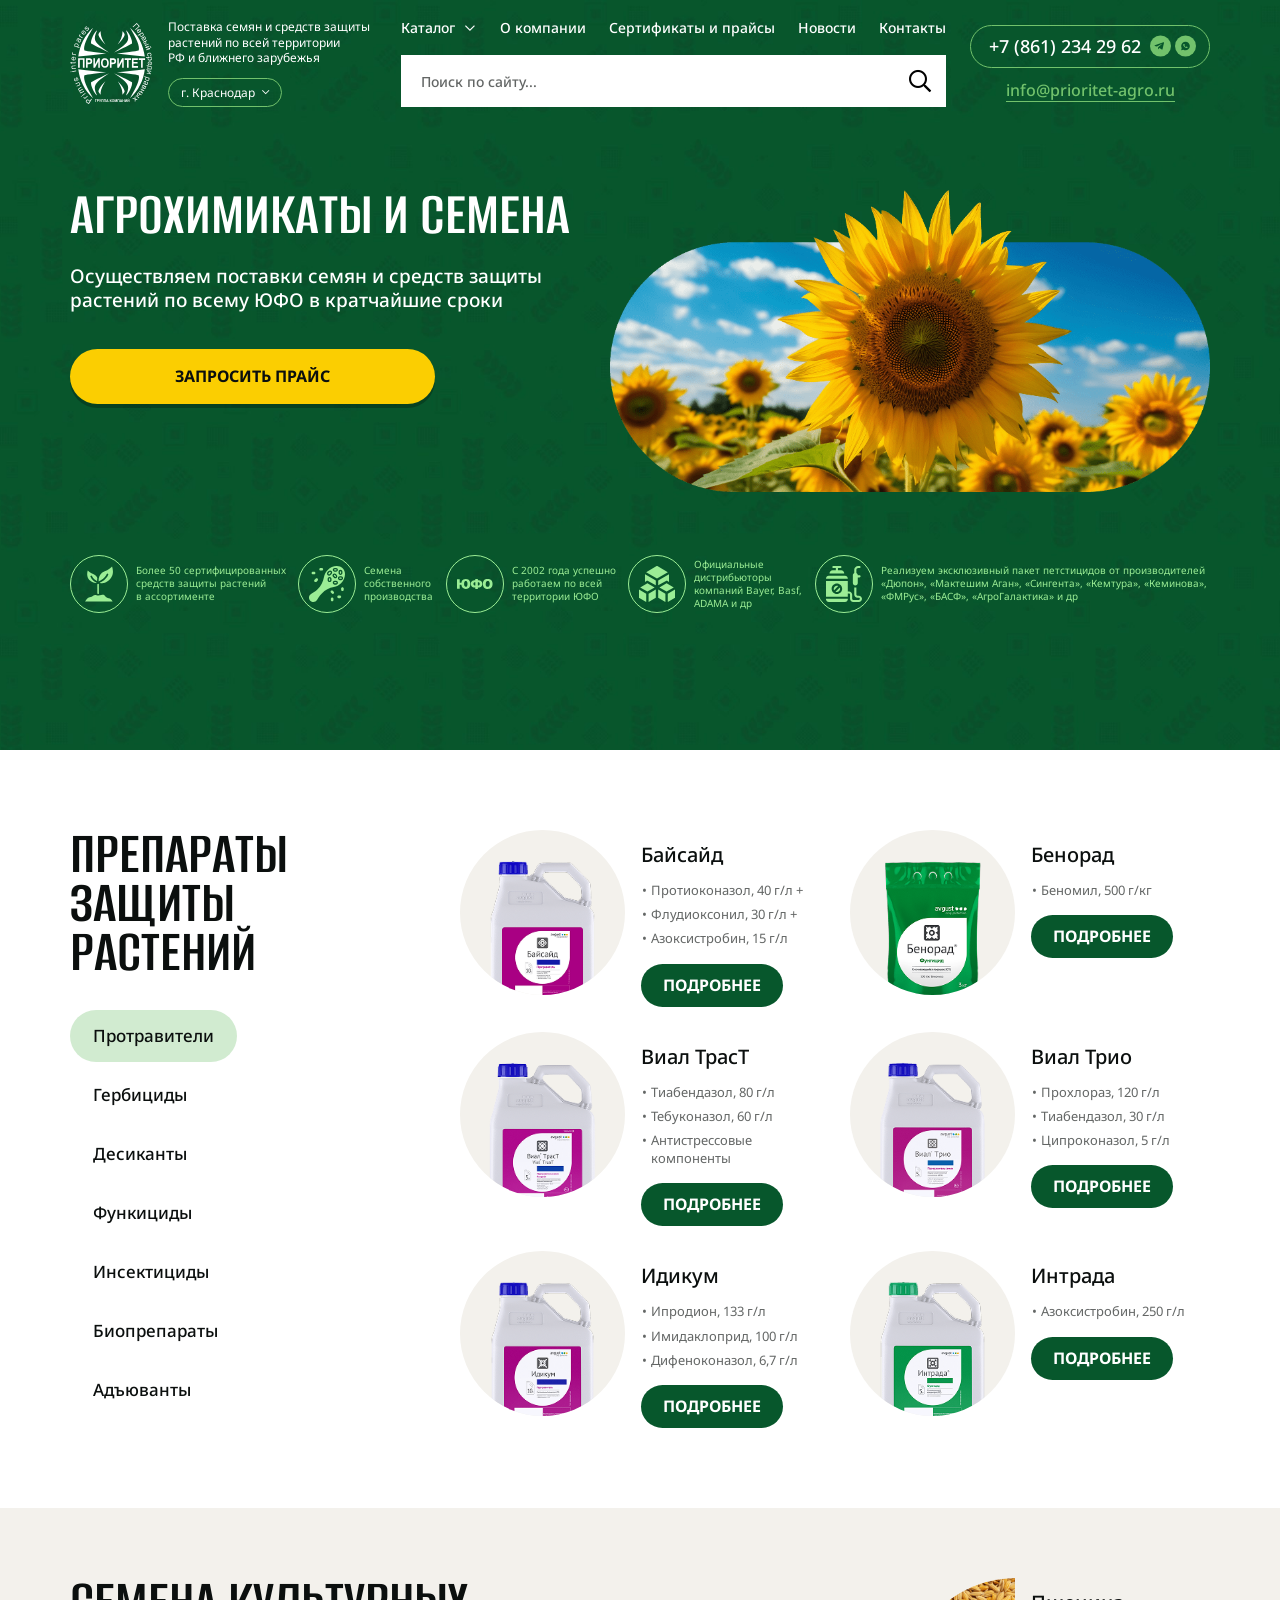
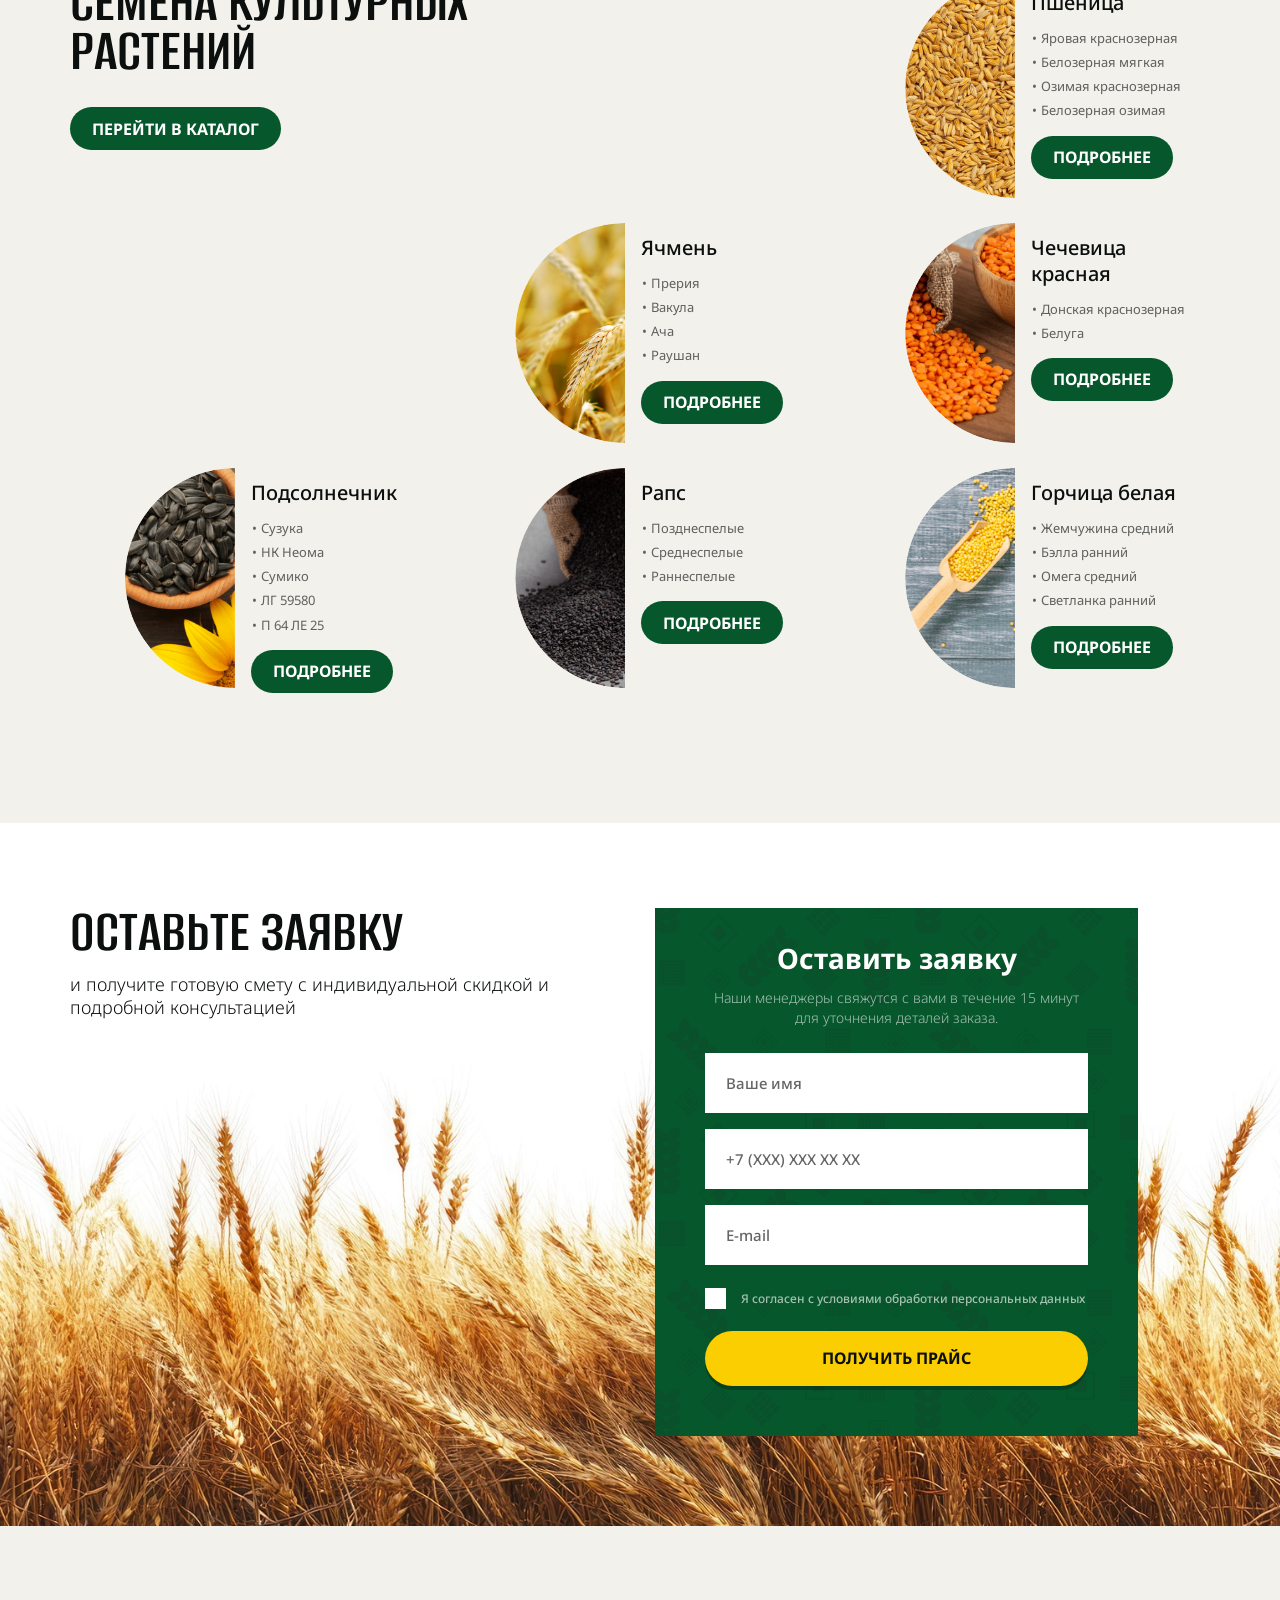
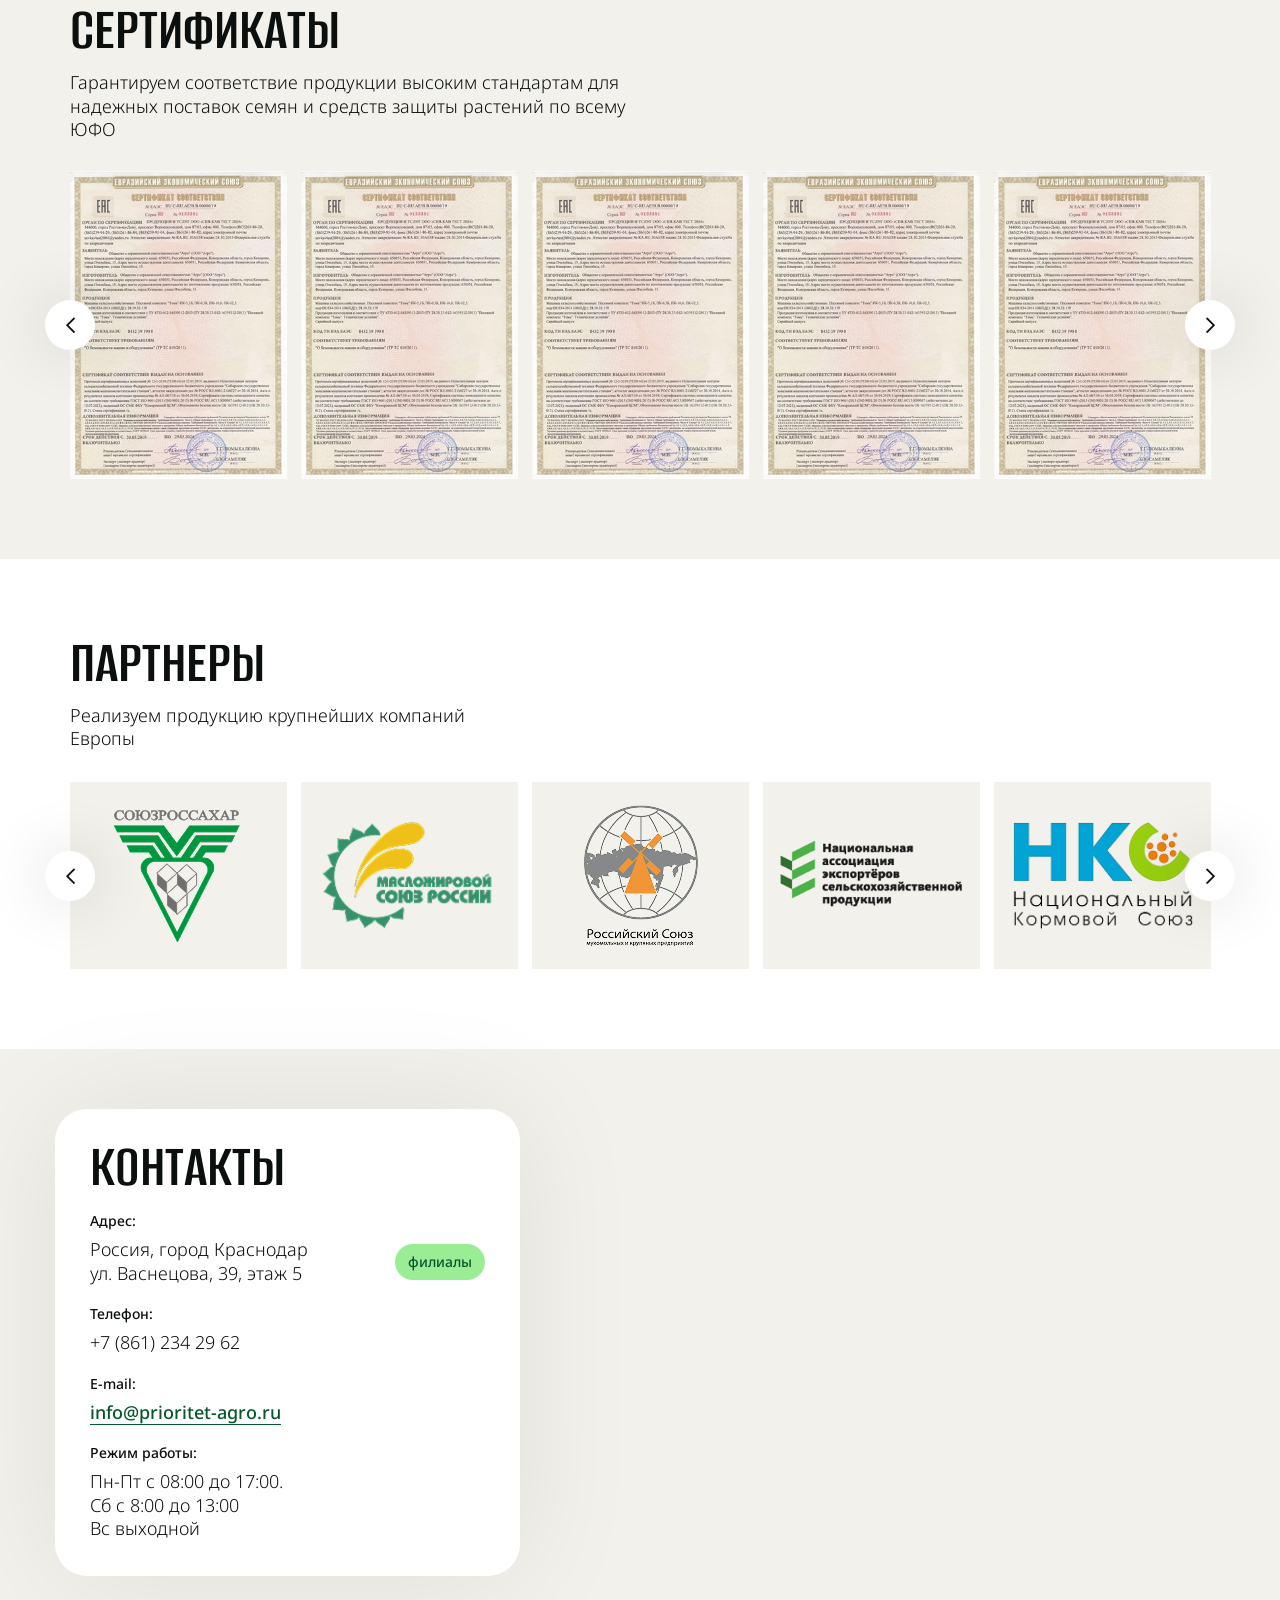
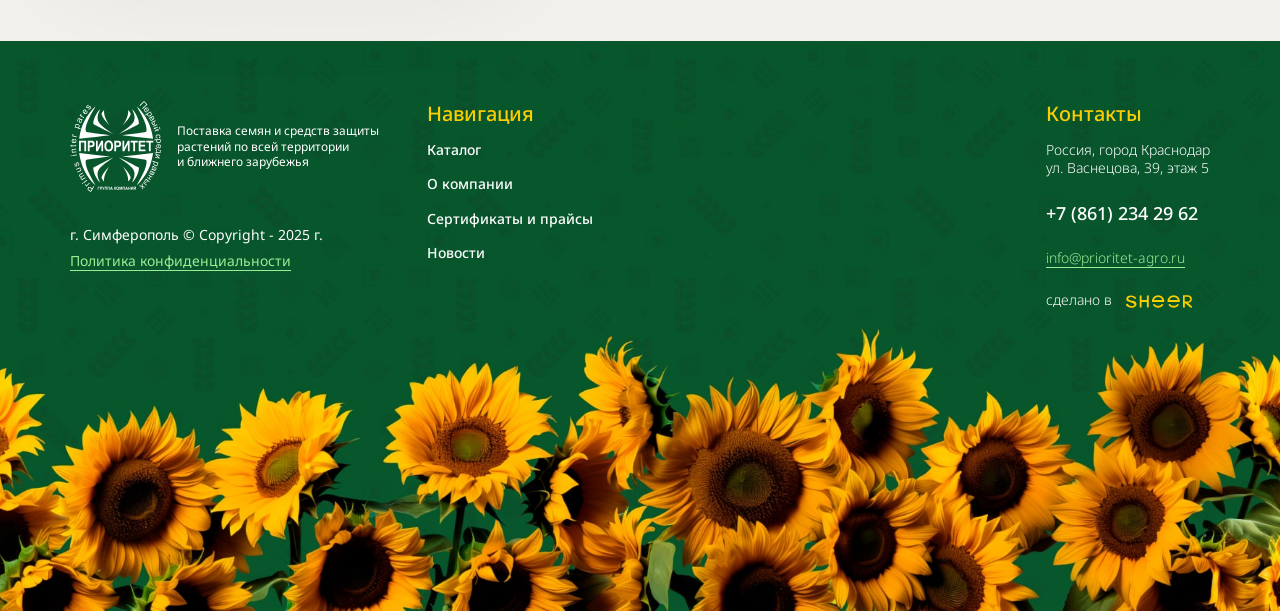
==== commit d34d5a1e: "Add files via upload" ====
--- a/index.html
+++ b/index.html
@@ -17,8 +17,8 @@
 	<link rel="stylesheet" href="libs/fancybox-master/dist/jquery.fancybox.min.css" />
 	<link rel="stylesheet" href="libs/slick-1.5.9/slick/slick.css" />
 	<link rel="stylesheet" href="css/fonts.css" />
-	<link rel="stylesheet" href="css/main.css?ver=1.1" />
-	<link rel="stylesheet" href="css/media.css?ver=1.1" />
+	<link rel="stylesheet" href="css/main.css?ver=1.4" />
+	<link rel="stylesheet" href="css/media.css?ver=1.4" />
 </head>
 <body>
 
@@ -48,11 +48,18 @@
 							<li class="menu__haschild">
 								<a href="#">Каталог</a>
 								<ul>
-									<li><a href="#"><a href="#">Каталог</a></a></li>
-									<li><a href="#"><a href="#">Каталог</a></a></li>
-									<li><a href="#"><a href="#">Каталог</a></a></li>
-									<li><a href="#"><a href="#">Каталог</a></a></li>
-									<li><a href="#"><a href="#">Каталог</a></a></li>
+									<li class="menu__haschild">
+										<a href="#">Наше производство</a>
+										<ul>
+											<li><a href="#">Защита растений</a></li>
+										</ul>
+									</li>
+									<li class="menu__haschild">
+										<a href="#">Дистрибьюция</a>
+										<ul>
+											<li><a href="#">Дистрибьюция</a></li>
+										</ul>
+									</li>
 								</ul>
 							</li>
 							<li><a href="#">О компании</a></li>
@@ -95,11 +102,18 @@
 					<li class="menu__haschild">
 						<a href="#">Каталог</a>
 						<ul>
-							<li><a href="#"><a href="#">Каталог</a></a></li>
-							<li><a href="#"><a href="#">Каталог</a></a></li>
-							<li><a href="#"><a href="#">Каталог</a></a></li>
-							<li><a href="#"><a href="#">Каталог</a></a></li>
-							<li><a href="#"><a href="#">Каталог</a></a></li>
+							<li class="menu__haschild">
+								<a href="#">Наше производство</a>
+								<ul>
+									<li><a href="#">Защита растений</a></li>
+								</ul>
+							</li>
+							<li class="menu__haschild">
+								<a href="#">Дистрибьюция</a>
+								<ul>
+									<li><a href="#">Дистрибьюция</a></li>
+								</ul>
+							</li>
 						</ul>
 					</li>
 					<li><a href="#">О компании</a></li>
@@ -127,7 +141,7 @@
 					<div class="col-lg-6">
 						<h1 class="title-big">Агрохимикаты и Семена </h1>
 						<div class="title-small">Осуществляем поставки семян и средств защиты растений по всему ЮФО в кратчайшие сроки</div>
-						<a href="#" class="btn-main">Запросить прайс</a>
+						<a href="#modal-callback" class="btn-main fancybox">Запросить прайс</a>
 					</div>
 					<div class="col-lg-6">
 						<div class="billbord__image">
@@ -1280,6 +1294,34 @@
 		
 	</div>
 
+	<div id="modal-callback" class="modal-block">
+		<div class="form-page">
+			<div class="title-form">Оставить заявку</div>
+			<div class="descr-form">Наши менеджеры свяжутся с вами в течение 15 минут для уточнения деталей заказа.</div>
+			<form>
+				<div class="item-form">
+					<input type="text" placeholder="Ваше имя" required>
+				</div>
+				<div class="item-form">
+					<input type="tel" placeholder="+7 (ХХХ) ХХХ ХХ ХХ" class="input-phone" inputmode="numeric" required>
+				</div>
+				<div class="item-form">
+					<input type="email" placeholder="E-mail" required>
+				</div>
+				<div class="item-form">
+					<textarea placeholder="Комментарий"></textarea>
+				</div>
+				<div class="checkbox">
+					<label>
+						<input type="checkbox" required/>
+						<span>Я согласен с условиями обработки персональных данных</span>
+					</label>
+				</div>
+				<input type="submit" value="Отправить" class="btn-main">
+			</form>
+		</div>
+	</div>
+
 	<!--[if lt IE 9]>
 	<script src="libs/html5shiv/es5-shim.min.js"></script>
 	<script src="libs/html5shiv/html5shiv.min.js"></script>
@@ -1293,7 +1335,7 @@
 	<script src="libs/scroll2id/PageScroll2id.min.js"></script>
 	<script src="libs/mask/jquery.maskedinput.js"></script>
 	<script src="libs/jQueryFormStyler-master/jquery.formstyler.min.js"></script>
-	<script src="js/common.js?ver=1.1"></script>
+	<script src="js/common.js?ver=1.4"></script>
 	<script src="https://api-maps.yandex.ru/2.1/?lang=ru_RU"></script>
 	<script>
 		$(document).ready(function () {
--- a/css/main.css
+++ b/css/main.css
@@ -100,7 +100,7 @@
 
 
 .header {
-	padding: 24px 0;
+	padding: 24px 0; 
 	color: #fff;
 	position: fixed;
 	top: 0;
@@ -197,29 +197,42 @@
 	font-size: 80%;
 }
 .menu ul {
-	width: 320px;
-	padding: 15px;
+	width: 303px;
+	padding: 8px 0;
 	margin-top: 2px;
 	position: absolute;
 	top: 100%;
 	left: 0;
 	background: #07572C;
+	box-shadow: 0 0 124px 0 rgba(0, 0, 0, 0.24);
 	visibility: hidden;
 	opacity: 0;
 	transition: all 0.2s;
 	z-index: 10;
 }
 .menu ul li {
-	margin-bottom: 15px;
-}
-.menu ul li:last-child {
-	margin-bottom: 0;
+	position: relative;
 }
 .menu ul li a {
+	padding: 21px 32px;
+	display: flex;
+	align-items: center;
+	justify-content: space-between;
 	color: #fff;
-	border-bottom: 1px transparent solid;
-}
-.menu li:hover ul {
+}
+.menu__haschild .menu__haschild ul {
+	left: 100%;
+	top: -10px;
+}
+.menu__haschild .menu__haschild > a::after {
+	position: relative;
+	padding: 0;
+	right: 0;
+	left: 0;
+	margin: 0;
+	content: "\f054";
+}
+.menu li:hover > ul {
 	opacity: 1;
 	visibility: visible;
 }
@@ -509,6 +522,7 @@
 	border-radius: 0;
 	padding: 0;
 	justify-content: flex-start;
+	background: transparent;
 }
 .item-catalog_main .item-catalog__image img {
 	left: 83px;
@@ -659,19 +673,27 @@
 	max-width: 620px;
 	margin-bottom: 60px;
 }
+.slider-news:not(.slick-initialized) > *:not(:first-child),
+.slider-catalog:not(.slick-initialized) > *:not(:first-child),
 .slider-partners:not(.slick-initialized) > *:not(:first-child),
 .slider-sertificats:not(.slick-initialized) > *:not(:first-child) {
 	display: none;
 }
+.slider-news .slick-track,
+.slider-catalog .slick-track,
 .slider-partners .slick-track,
 .slider-sertificats .slick-track {
 	display: flex !important;
 }
+.slider-news .slick-slide,
+.slider-catalog .slick-slide,
 .slider-partners .slick-slide,
 .slider-sertificats .slick-slide {
 	padding: 0 10px;
 	height: inherit !important;
 }
+.slider-news .slick-list,
+.slider-catalog .slick-list,
 .slider-partners .slick-list,
 .slider-sertificats .slick-list {
 	margin: 0 -10px;
@@ -857,7 +879,7 @@
 	line-height: 130%;
 }
 .slick-dots {
-	gap: 10px;
+	gap: 7px;
 	bottom: 0;
 	left: 0;
 	width: 100%;
@@ -867,14 +889,14 @@
 	position: absolute;
 }
 .slick-dots li {
-	width: 10px;
-	height: 10px;
+	width: 8px;
+	height: 8px;
 	margin: 0;
 	transition: all 0.3s;
 }
 .slick-dots li button {
-	width: 10px;
-	height: 10px;
+	width: 8px;
+	height: 8px;
 	background: #9bed95;
 	border-radius: 50%;
 	padding: 0;
@@ -962,4 +984,490 @@
 }
 .phone-mob {
 	display: none;
+}
+.modal-block {
+	display: none;
+	padding: 0;
+	background: transparent;
+}
+.item-form textarea {
+	height: 278px;
+	padding-top: 24px;
+	padding-bottom: 15px;
+	resize: none;
+}
+.fancybox-slide--html .modal-block .fancybox-close-small {
+    color: #fff;
+    opacity: 1;
+    padding: 7px;
+}
+.modal-block .form-page {
+	background-image: url(../img/bg_form2.png);
+}
+
+.wrapper_page {
+	padding-top: 166px;
+}
+.wrapper_page .header {
+	background: #07572C;
+}
+.page-card {
+	padding: 100px 0;
+}
+.image-card {
+	height: 841px;
+	padding: 64px;
+	background: #f3f1ec;
+	display: flex;
+	align-items: center;
+	justify-content: center;
+}
+.image-card img {
+	max-width: 100%;
+	max-height: 100%;
+}
+.title-page {
+	font-size: 64px;
+	margin-bottom: 24px;
+	line-height: 80%;
+	font-family: 'AlumniSans';
+	font-weight: 600;
+}
+.breadcrumbs {
+	padding-top: 100px;
+	padding-bottom: 40px;
+	font-size: 16px;
+	line-height: 140%;
+	color: rgba(11, 15, 14, 0.64);
+	font-weight: 400;
+    display: flex;
+    flex-wrap: nowrap;
+    overflow: hidden;
+    white-space: nowrap;
+}
+.breadcrumbs li {
+    display: inline;
+    max-width: 298px;
+    overflow: hidden;
+    white-space: nowrap;
+    text-overflow: ellipsis;
+}
+.breadcrumbs a {
+	color: rgba(11, 15, 14, 0.64);
+	border-bottom: 1px solid transparent;
+}
+.breadcrumbs a:hover {
+	color: rgba(11, 15, 14, 1);
+}
+.breadcrumbs li::after {
+    content: "\f054";
+	-moz-osx-font-smoothing: grayscale;
+    -webkit-font-smoothing: antialiased;
+    display: inline-block;
+    font-style: normal;
+    font-variant: normal;
+    text-rendering: auto;
+    line-height: 1;
+	font-family: "Font Awesome 5 Pro";
+	font-weight: 400;
+	margin: 0 10px;
+	color: rgba(11, 15, 14, 0.32);
+	font-size: 80%;
+}
+.breadcrumbs li:last-child::after {
+	display: none;
+}
+.page-card .breadcrumbs {
+	padding-top: 0;
+}
+.list-page li {
+	padding-left: 46px;
+	margin-bottom: 20px;
+	position: relative;
+	color: #07572c;
+	font-weight: 500;
+}
+.list-page li::before {
+	position: absolute;
+	display: block;
+	content: " ";
+	left: 16px;
+	top: 11px;
+	width: 10px;
+	height: 10px;
+	border-radius: 50%;
+	background: #07572c;
+}
+.list-page li a {
+	color: #07572c;
+	border-bottom: 1px transparent solid;
+}
+.list-page li:last-child {
+	margin-bottom: 0;
+}
+.page-card .list-page {
+	margin: 40px 0;
+}
+.tabs_page {
+	gap: 10px;
+	flex-wrap: wrap;
+	display: flex;
+	align-items: center;
+}
+.page-card .tabs {
+	margin-top: 80px;
+	margin-bottom: 40px;
+}
+.content-tab {
+	font-size: 16px;
+	padding: 0 42px;
+	line-height: 140%;
+	color: rgba(11, 15, 14, 0.64);
+	font-weight: 400;
+}
+.content-tab ul li {
+	padding-left: 20px;
+	margin-bottom: 10px;
+	position: relative;
+}
+.content-tab ul li::before {
+    position: absolute;
+    top: 0;
+    left: 3px;
+    content: "•";
+}
+.title-block {
+	font-size: 32px;
+	line-height: 130%;
+	color: #0b0f0e;
+	font-weight: 500;
+}
+.content-tab .title-block {
+	margin-bottom: 32px;
+}
+.link-page {
+	color: #07572c;
+	border-bottom: 1px #07572c solid;
+}
+.link-page:hover {
+	border-color: transparent;
+}
+.content-tab ul {
+	margin-top: 32px;
+}
+.row.row_card > div {
+	padding: 0 45px;
+}
+.row.row_card {
+	margin: 0 -45px;
+}
+.recommendations {
+	padding: 150px 0;
+	border-top: 1px solid rgba(11, 15, 14, 0.16);
+}
+.recommendations .title-section {
+	margin-bottom: 60px;
+}
+.menu > .active > a {
+	color: #fbce01;
+	border-color: #fbce01;
+}
+.page-catalog {
+	padding-bottom: 100px;
+	border-bottom: 1px solid rgba(11, 15, 14, 0.16);
+}
+.head-catalog .title-section {
+	margin-bottom: 16px;
+}
+.head-catalog {
+	margin-bottom: 80px;
+}
+.head-catalog .title-min {
+	max-width: 705px;
+}
+.pager {
+	margin-top: 80px;
+	gap: 10px;
+	display: flex;
+	align-items: center;
+	justify-content: center;
+}
+.page-numbers {
+	width: 64px;
+	height: 64px;
+	font-size: 24px;
+	line-height: 130%;
+	color: #0b0f0e;
+	font-weight: 500;
+	border-radius: 50%;
+	display: flex;
+	align-items: center;
+	justify-content: center;
+}
+.page-numbers.current {
+	background: rgba(114, 194, 108, 0.32);
+}
+.page-numbers.dots {
+	pointer-events: none;
+}
+.page-catalog .tabs {
+	margin-bottom: 80px;
+}
+.head-catalog_products .title-min {
+    max-width: 670px;
+}
+.article-content h1 {
+	font-size: 72px;
+	margin-bottom: 32px;
+	line-height: 80%;
+	text-transform: uppercase;
+	font-weight: 600;
+	font-family: 'AlumniSans';
+}
+.article-content p,
+.article-content ul {
+	margin: 16px 0;
+}
+.article-content ul li {
+	padding-left: 20px;
+	margin-bottom: 6px;
+    position: relative;
+}
+.article-content ul li:last-child {
+	margin-bottom: 0;
+}
+.article-content ul li::before {
+    position: absolute;
+    top: 0;
+    left: 3px;
+    content: "•";
+}
+.image-page img {
+	max-width: 100%;
+	height: auto;
+}
+.row.row_about > div {
+	padding: 0 45px;
+}
+.row.row_about {
+	margin: 0 -45px;
+}
+.page-about {
+	padding-bottom: 100px;
+	border-bottom: 1px solid rgba(11, 15, 14, 0.16);
+}
+.advantages {
+	padding-bottom: 100px;
+}
+.page-about .title-page {
+	margin: 80px 0;
+}
+.item-advantage {
+	padding: 32px 42px;
+	background: #f3f1ec;
+	min-height: 100%;
+	color: rgba(11, 15, 14, 0.64);
+}
+.item-advantage__icon {
+	width: 82px;
+	height: 82px;
+	margin-bottom: 40px;
+	padding: 10px;
+	border: 2px solid #07572c;
+	display: flex;
+	align-items: center;
+	justify-content: center;
+	border-radius: 50%;
+}
+.item-advantage__icon img {
+	max-width: 100%;
+	max-height: 100%;
+}
+.item-advantage .title-block {
+	margin-bottom: 20px;
+}
+.row.row_main > div {
+	padding: 0 10px;
+	margin-bottom: 20px;
+}
+.row.row_main {
+	margin: 0 -10px;
+	margin-bottom: -20px;
+}
+.col-sertificat {
+	width: 20%;
+}
+.page-sertificats {
+	padding-bottom: 100px;
+}
+.page-contacts .tabs,
+.page-sertificats .tabs {
+	margin-bottom: 60px;
+}
+.page-sertificats .head-catalog .title-min {
+	max-width: 620px;
+}
+.page-contacts {
+	padding-bottom: 100px;
+}
+.page-contacts .title-section {
+	margin-bottom: 60px;
+}
+#map-contacts {
+	height: 935px;
+	margin-left: -60px;
+	background-color: #ddd;
+}
+.unit-contact__head {
+	padding: 24px 0;
+	font-size: 24px;
+	line-height: 130%;
+	color: #0b0f0e;
+	font-weight: 500;
+	display: flex;
+	align-items: center;
+	justify-content: space-between;
+	cursor: pointer;
+}
+.unit-contact {
+	border-bottom: 1px solid rgba(11, 15, 14, 0.16);
+}
+.unit-contact .item-contact:first-child {
+	margin-top: 0;
+}
+.unit-contact__content {
+	padding-bottom: 24px;
+	display: none;
+}
+.unit-contact__head i {
+	font-size: 70%;
+	transition: all 0.3s;
+}
+.unit-contact.active .unit-contact__head i {
+	transform: rotate(180deg);
+}
+.unit-contact {
+	margin-left: 42px;
+	margin-right: 133px;
+}
+.page-news .title-section {
+	margin-bottom: 60px;
+}
+.page-news {
+	padding-bottom: 100px;
+}
+.item-news {
+	padding-bottom: 32px;
+	display: flex;
+	flex-direction: column;
+	align-items: flex-start;
+	min-height: 100%;
+}
+.item-news__image {
+	height: 288px;
+	margin-bottom: 32px;
+	width: 100%;
+	display: block;
+	overflow: hidden;
+}
+.item-news__image img {
+	width: 100%;
+    height: 100%;
+    object-fit: cover;
+    font-family: 'object-fit: cover;';
+	transition: all 2s;
+}
+.item-news__title {
+	font-size: 24px;
+	margin-bottom: 12px;
+	line-height: 130%;
+	color: #0b0f0e;
+	font-weight: 500;
+	display: block;
+}
+.item-news__text {
+	margin-bottom: 20px;
+	display: -webkit-box;
+	-webkit-line-clamp: 3;
+	line-clamp: 3;
+	-webkit-box-orient: vertical;  
+	overflow: hidden;
+	line-height: 140%;
+	color: rgba(11, 15, 14, 0.64);
+	width: 100%;
+}
+.item-news .link-page {
+	font-weight: 500;
+	margin-top: auto;
+}
+.wrap-article {
+	max-width: 1300px;
+	margin: 0 auto;
+}
+.article-content h3,
+.article-content h2 {
+	font-size: 64px;
+	margin-top: 60px;
+	margin-bottom: 32px;
+	line-height: 80%;
+	font-weight: 600;
+	color: #0b0f0e;
+	font-family: 'AlumniSans';
+}
+.article-content h3 {
+	font-size: 42px;
+	line-height: 80%;
+}
+.article-content ol {
+	margin: 16px 0;
+	padding-left: 20px;
+}
+.page-article {
+	padding-bottom: 100px;
+}
+.article-content img {
+	margin: 60px 0;
+	max-width: 100%;
+	height: auto;
+}
+.recommendations-news {
+	padding: 100px 0;
+	border-top: 1px solid rgba(11, 15, 14, 0.16);
+}
+.recommendations-news .title-section {
+	margin-bottom: 60px;
+}
+.page-thanks {
+	padding-top: 219px;
+	background-image: url(../img/bg_thanks.jpg);
+	background-repeat: no-repeat;
+	background-position: center;
+	background-size: cover;
+	color: #fff;
+}
+.title-thanks {
+	font-size: 196px;
+	margin-top: 79px;
+	margin-bottom: 24px;
+	line-height: 80%;
+	text-transform: uppercase;
+	font-weight: 600;
+	font-family: 'AlumniSans';
+}
+.descr-thanks {
+	font-size: 28px;
+	line-height: 130%;
+	font-weight: 500;
+}
+.page-thanks .btn-main {
+	margin-top: 42px;
+	width: 448px;
+	padding: 0 10px;
+	max-width: 100%;
+}
+.image-thanks img {
+	max-width: 100%;
+}
+.image-thanks { 
+	margin-left: -65px;
 }
--- a/css/media.css
+++ b/css/media.css
@@ -183,6 +183,156 @@
     .header.nav-up {
         transform: translateY(-160px)
     }
+    .item-form textarea {
+        height: 250px;
+        padding-top: 20px;
+        padding-bottom: 15px;
+    }
+    .wrapper_page {
+        padding-top: 156px;
+    }
+    .row.row_card > div {
+        padding: 0 35px;
+    }
+    .row.row_card {
+        margin: 0 -35px;
+    }
+    .title-page {
+        font-size: 58px;
+    }
+    .breadcrumbs {
+        padding-top: 80px;
+        padding-bottom: 33px;
+        font-size: 15px;
+    }
+    .breadcrumbs li {
+        max-width: 285px;
+    }
+    .list-page li {
+        padding-left: 35px;
+        margin-bottom: 17px;
+    }
+    .list-page li::before {
+        left: 12px;
+        top: 8px;
+        width: 8px;
+        height: 8px;
+    }
+    .page-card .list-page {
+        margin: 30px 0;
+    }
+    .image-card {
+        height: 720px;
+        padding: 48px;
+    }
+    .content-tab .title-block {
+        margin-bottom: 28px;
+    }
+    .title-block {
+        font-size: 30px;
+    }
+    .content-tab ul {
+        margin-top: 28px;
+    }
+    .content-tab {
+        font-size: 15px;
+        padding: 0 38px;
+    }
+    .page-card {
+        padding: 83px 0;
+    }
+    .recommendations {
+        padding: 130px 0;
+    }
+    .recommendations .title-section {
+        margin-bottom: 50px;
+    }
+    .pager {
+        margin-top: 65px;
+    }
+    .page-numbers {
+        width: 58px;
+        height: 58px;
+        font-size: 21px;
+    }
+    .head-catalog_products .title-min {
+        max-width: 614px;
+    }
+    .head-catalog {
+        margin-bottom: 60px;
+    }
+    .page-catalog .tabs {
+        margin-bottom: 55px;
+    }    
+    .menu ul li a {
+        padding: 18px 26px;
+    }
+    .menu ul {
+        width: 280px;
+    }
+    .row.row_about > div {
+        padding: 0 35px;
+    }
+    .row.row_about {
+        margin: 0 -35px;
+    }
+    .article-content h1 {
+        font-size: 68px;
+        margin-bottom: 25px;
+    }
+    .article-content p, .article-content ul {
+        margin: 14px 0;
+    }
+    .page-about .title-page {
+        margin: 65px 0;
+    }
+    .item-advantage {
+        padding: 28px 33px;
+    }
+    .item-advantage__icon {
+        width: 77px;
+        height: 77px;
+        margin-bottom: 30px;
+    }
+    .item-advantage .title-block {
+        margin-bottom: 17px;
+    }
+    .page-sertificats .head-catalog .title-min {
+        max-width: 600px;
+    }
+    .item-news__title {
+        font-size: 23px;
+    }
+    .item-news__image {
+        height: 270px;
+    }
+    .article-content img {
+        margin: 50px 0;
+    }
+    .article-content h3, .article-content h2 {
+        margin-top: 50px;
+        margin-bottom: 30px;
+    }
+    .article-content h2 {
+        font-size: 60px;
+    }
+    .article-content h3 {
+        font-size: 40px;
+    }
+    .descr-thanks {
+        font-size: 24px;
+    }
+    .title-thanks {
+        font-size: 175px;
+        margin-top: 67px;
+    }
+    .page-thanks {
+        padding-top: 195px;
+    }
+    .page-thanks .btn-main {
+        margin-top: 35px;
+        width: 415px;
+    }
 }
 @media only screen and (max-width : 1600px) {
     body {
@@ -375,6 +525,162 @@
     .menu ul {
         width: 255px;
     }
+    .wrapper_page {
+        padding-top: 132px;
+    }
+    .row.row_card > div {
+        padding: 0 25px;
+    }
+    .row.row_card {
+        margin: 0 -25px;
+    }
+    .breadcrumbs {
+        padding-top: 60px;
+        padding-bottom: 26px;
+        font-size: 13px;
+    }
+    .breadcrumbs li {
+        max-width: 244px;
+    }
+    .title-page {
+        font-size: 51px;
+    }
+    .title-min {
+        font-size: 20px;
+    }
+    .image-card {
+        height: 660px;
+        padding: 40px;
+    }
+    .page-card .tabs {
+        margin-top: 65px;
+        margin-bottom: 33px;
+    }
+    .content-tab {
+        font-size: 14px;
+        padding: 0 30px;
+    }
+    .title-block {
+        font-size: 28px;
+    }
+    .content-tab .title-block {
+        margin-bottom: 25px;
+    }
+    .content-tab ul {
+        margin-top: 25px;
+    }
+    .page-card {
+        padding: 73px 0;
+    }
+    .recommendations {
+        padding: 100px 0;
+    }
+    .list-page li::before {
+        left: 10px;
+        top: 6px;
+        width: 6px;
+        height: 6px;
+    }
+    .list-page li {
+        padding-left: 30px;
+        margin-bottom: 15px;
+    }
+    .head-catalog .title-min {
+        max-width: 660px;
+    }
+    .head-catalog {
+        margin-bottom: 50px;
+    }
+    .head-catalog_products .title-min {
+        max-width: 555px;
+    }
+    .page-catalog .tabs {
+        margin-bottom: 38px;
+    }
+    .row.row_about > div {
+        padding: 0 25px;
+    }
+    .row.row_about {
+        margin: 0 -25px;
+    }
+    .article-content h1 {
+        font-size: 62px;
+        margin-bottom: 18px;
+    }
+    .page-about .title-page {
+        margin: 46px 0;
+    }
+    .item-advantage {
+        padding: 23px 25px;
+    }
+    .item-advantage__icon {
+        width: 71px;
+        height: 71px;
+        margin-bottom: 21px;
+    }
+    .page-sertificats .head-catalog .title-min {
+        max-width: 545px;
+    }
+    .page-contacts .tabs,
+    .page-sertificats .tabs {
+        margin-bottom: 42px;
+    }
+    .unit-contact {
+        margin-left: 30px;
+        margin-right: 80px;
+    }
+    .unit-contact__head {
+        padding: 20px 0;
+        font-size: 22px;
+    }
+    #map-contacts {
+        height: 807px;
+        margin-left: -42px;
+    }
+    .page-contacts .title-section {
+        margin-bottom: 42px;
+    }
+    .page-news .title-section {
+        margin-bottom: 44px;
+    }
+    .item-news__image {
+        height: 232px;
+        margin-bottom: 22px;
+    }
+    .item-news__title {
+        font-size: 20px;
+    }
+    .item-news__text {
+        margin-bottom: 15px;
+    }
+    .item-news {
+        padding-bottom: 22px;
+    }
+    .recommendations-news {
+        padding: 80px 0;
+    }
+    .page-article {
+        padding-bottom: 70px;
+    }
+    .article-content h2 {
+        font-size: 56px;
+    }
+    .article-content h3 {
+        font-size: 37px;
+    }
+    .recommendations-news .title-section {
+        margin-bottom: 45px;
+    }
+    .descr-thanks {
+        font-size: 22px;
+    }
+    .title-thanks {
+        font-size: 155px;
+        margin-top: 56px;
+    }
+    .page-thanks {
+        padding-top: 173px;
+    }
 }
 @media only screen and (max-width : 1400px) {
     .logo-wrap {
@@ -449,8 +755,8 @@
     }
     .tabs a {
         height: 52px;
-        padding: 0 25px;
-        font-size: 18px;
+        padding: 0 23px;
+        font-size: 17px;
     }
     .item-catalog_main .item-catalog__image {
         height: 220px;
@@ -459,7 +765,7 @@
         left: 55px;
     }
     .title-min {
-        font-size: 20px;
+        font-size: 18px;
     }
     .callback .title-min {
         max-width: 488px;
@@ -532,6 +838,95 @@
         min-height: 570px;
         padding-top: 60px;
     }
+    .row.row_card > div {
+        padding: 0 15px;
+    }
+    .row.row_card {
+        margin: 0 -15px;
+    }
+    .breadcrumbs {
+        padding-top: 40px;
+        font-size: 12px;
+    }
+    .breadcrumbs li {
+        max-width: 203px;
+    }
+    .title-page {
+        font-size: 49px;
+    }
+    .image-card {
+        height: 590px;
+    }
+    .wrapper_page {
+        padding-top: 127px;
+    }
+    .head-catalog .title-min {
+        max-width: 590px;
+    }
+    .head-catalog {
+        margin-bottom: 50px;
+    }
+    .page-numbers {
+        width: 53px;
+        height: 53px;
+        font-size: 18px;
+    }
+    .pager {
+        margin-top: 50px;
+    }
+    .page-catalog {
+        padding-bottom: 70px;
+    }
+    .head-catalog_products .title-min {
+        max-width: 500px;
+    }
+    .title-block {
+        font-size: 25px;
+    }
+    .article-content h1 {
+        font-size: 55px;
+    }
+    .row.row_about > div {
+        padding: 0 15px;
+    }
+    .row.row_about {
+        margin: 0 -15px;
+    }
+    .page-sertificats .head-catalog .title-min {
+        max-width: 505px;
+    }
+    .unit-contact__head {
+        padding: 17px 0;
+        font-size: 20px;
+    }
+    .unit-contact {
+        margin-left: 20px;
+        margin-right: 50px;
+    }
+    #map-contacts {
+        height: 720px;
+        margin-left: -15px;
+    }
+    .item-news__image {
+        height: 205px;
+        margin-bottom: 18px;
+    }
+    .item-news__title {
+        font-size: 18px;
+    }
+    .article-content h2 {
+        font-size: 50px;
+    }
+    .article-content h3 {
+        font-size: 35px;
+    }
+    .article-content h3, .article-content h2 {
+        margin-top: 42px;
+        margin-bottom: 25px;
+    }
+    .descr-thanks {
+        font-size: 19px;
+    }
 }
 /* Large Devices, Wide Screens */
 @media only screen and (max-width : 1200px) {
@@ -672,7 +1067,7 @@
         max-width: 400px;
     }
     .title-min {
-        font-size: 18px;
+        font-size: 17px;
     }
     .sertificats .title-min {
         max-width: 496px;
@@ -721,6 +1116,95 @@
     }
     .menu ul {
         width: 210px;
+    }
+    .item-form textarea {
+        height: 200px;
+        padding-top: 20px;
+        padding-bottom: 15px;
+    }
+    .breadcrumbs {
+        font-size: 11px;
+    }
+    .breadcrumbs li {
+        max-width: 168px;
+    }
+    .title-block {
+        font-size: 24px;
+    }
+    .content-tab {
+        padding: 0;
+    }
+    .wrapper_page {
+        padding-top: 121px;
+    }
+    .list-page li::before {
+        top: 4px;
+    }
+    .head-catalog .title-min {
+        max-width: 550px;
+    }
+    .head-catalog_products .title-min {
+        max-width: 455px;
+    }
+    .head-catalog {
+        margin-bottom: 33px;
+    }
+    .page-sertificats .head-catalog .title-min {
+        max-width: 465px;
+    }
+    .page-contacts .tabs,
+    .page-sertificats .tabs {
+        margin-bottom: 25px;
+    }
+    .page-news .title-section,
+    .page-contacts .title-section {
+        margin-bottom: 25px;
+    }
+    .page-news,
+    .page-contacts,
+    .page-sertificats {
+        padding-bottom: 72px;
+    }    
+    .unit-contact {
+        margin-left: 0;
+        margin-right: 25px;
+    }
+    #map-contacts {
+        height: 690px;
+    }
+    .item-news__image {
+        height: 160px;
+        margin-bottom: 15px;
+    }
+    .item-news__title {
+        font-size: 16px;
+    }
+    .article-content h2 {
+        font-size: 45px;
+    }
+    .article-content h3 {
+        font-size: 33px;
+    }
+    .article-content h3, .article-content h2 {
+        margin-top: 35px;
+    }
+    .article-content img {
+        margin: 33px 0;
+    }
+    .descr-thanks {
+        font-size: 19px;
+        max-width: 292px;
+    }
+    .title-thanks {
+        font-size: 125px;
+        margin-top: 50px;
+    }
+    .page-thanks .btn-main {
+        margin-top: 26px;
+        width: 335px;
+    }
+    .page-thanks {
+        padding-top: 139px;
     }
 }
 
@@ -825,6 +1309,7 @@
         margin-bottom: -20px;
     }
     .footer {
+        padding-top: 35px;
         padding-bottom: 120px;
         min-height: initial;
         background-image: url(../img/bg_footer_mob.png);
@@ -845,6 +1330,9 @@
         background-position: center bottom;
         background-size: auto 100%;
     }
+    .logo-wrap + .footer__info {
+        margin-top: 25px;
+    }
     .footer__contacts, .footer__info {
         font-size: 13px;
     }
@@ -936,6 +1424,19 @@
         width: 100%;
         position: relative;
         background: transparent;
+        box-shadow: none;
+    }
+    .menu__haschild .menu__haschild.active > a::after {
+        transform: rotate(-90deg);
+    }
+    .menu__haschild .menu__haschild ul {
+        left: 0;
+        top: 0;
+        padding: 0;
+        padding-left: 15px;
+    }
+    .menu ul li a {
+        padding: 15px;
     }
     .menu__haschild > a i {
         transition: all 0.3s;
@@ -943,7 +1444,7 @@
     .menu__haschild.active > a::after {
         transform: rotate(180deg);
     }
-    .menu-mobile .menu > li.active > a {
+    .menu-mobile .menu li.active > a {
         color: #FBCE01;
         border-color: #FBCE01;
     }
@@ -968,6 +1469,186 @@
     .billbord .title-big {
         max-width: 360px;
     }
+    .fancybox-slide {
+        padding: 15px;
+    } 
+    .form-page .checkbox {
+        justify-content: center;
+    }
+    .wrapper_page {
+        padding-top: 74px;
+    }
+    .image-card {
+        height: 480px;
+        margin-bottom: 25px;
+        padding: 20px;
+    }
+    .hidden-mob {
+        display: none !important;
+    }
+    .page-card {
+        padding-top: 20px;
+        padding-bottom: 50px;
+    }
+    .breadcrumbs li {
+        display: inline;
+        max-width: initial;
+        overflow: initial;
+        white-space: initial;
+        text-overflow: initial;
+    }
+    .breadcrumbs {
+        padding: 25px 0;
+        font-size: 13px;
+        display: block;
+    }
+    .breadcrumbs li::after {
+        margin: 0 6px;
+    }
+    .title-page {
+        font-size: 31px;
+        margin-bottom: 30px;
+    }
+    .list-page li::before {
+        top: 6px;
+    }
+    .page-card .tabs {
+        margin-top: 35px;
+        margin-bottom: 25px;
+    }
+    .content-tab .title-block {
+        margin-bottom: 20px;
+    }
+    .content-tab ul {
+        margin-top: 20px;
+    }
+    .title-block {
+        font-size: 20px;
+    }
+    .recommendations {
+        padding: 50px 0;
+    }
+    .recommendations .title-section {
+        margin-bottom: 28px;
+    }
+    .slider-catalog {
+        padding-bottom: 35px;
+    }
+    .head-catalog {
+        margin-bottom: 30px;
+    }
+    .page-numbers {
+        width: 40px;
+        height: 40px;
+        font-size: 14px;
+    }
+    .pager {
+        margin-top: 37px;
+        gap: 5px;
+    }
+    .page-catalog {
+        padding-bottom: 50px;
+    }
+    .page-catalog .tabs {
+        margin-bottom: 22px;
+    }
+    .page-about .image-page {
+        margin-bottom: 20px;
+    }
+    .article-content h1 {
+        font-size: 45px;
+    }
+    .page-about .title-page {
+        margin: 25px 0;
+    }
+    .page-about {
+        padding-bottom: 50px;
+    }
+    .row.row_main > div {
+        padding: 0 5px;
+    }
+    .row.row_main {
+        margin-left: -5px;
+        margin-right: -5px;
+    }
+    .col-sertificat {
+        width: 50%;
+    }
+    .page-sertificats .row.row_main > div {
+        margin-bottom: 10px;
+    }
+    .page-sertificats .row.row_main {
+        margin-bottom: -10px;
+    }
+    .page-news,
+    .page-contacts,
+    .page-sertificats {
+        padding-bottom: 55px;
+    }
+    .unit-contact__head {
+        padding: 15px 0;
+        font-size: 16px;
+    }
+    .unit-contact {
+        margin: 0;
+    }
+    #map-contacts {
+        height: 400px;
+        margin: 0;
+        margin-top: 20px;
+    }
+    .item-news__image {
+        height: 240px;
+    }
+    .item-news {
+        padding-bottom: 10px;
+    }
+    .page-article .article-content h1 {
+        font-size: 35px;
+    }
+    .article-content img {
+        margin: 22px 0;
+    }
+    .article-content h3, .article-content h2 {
+        margin-top: 24px;
+        margin-bottom: 18px;
+    }
+    .article-content h2 {
+        font-size: 32px;
+    }
+    .article-content h3 {
+        font-size: 25px;
+    }
+    .page-article {
+        padding-bottom: 30px;
+    }
+    .recommendations-news {
+        padding: 50px 0;
+    }
+    .recommendations-news .title-section {
+        margin-bottom: 30px;
+    }
+    .slider-news {
+        padding-bottom: 30px;
+    }
+    .title-thanks {
+        font-size: 95px;
+        margin-top: 0;
+    }
+    .descr-thanks {
+        font-size: 16px;
+        max-width: 239px;
+    }
+    .page-thanks .btn-main {
+        width: 100%;
+    }
+    .image-thanks {
+        margin: 0;
+        margin-top: 25px;
+    }
+    .page-thanks {
+        padding-top: 115px;
+    }
 }
 
 /* Small Devices, Tablets */
@@ -987,7 +1668,11 @@
 
 
 /*==========  Mobile First Method  ==========*/
-
+@media only screen and (min-width : 350px) {
+    .title-big {
+        font-size: 62px;
+    }
+}
 /* Custom, iPhone Retina */
 @media only screen and (min-width : 320px) {
 
@@ -1008,6 +1693,8 @@
     .container {
         max-width: 950px;
     }
+    .menu-overlay,
+    .show-mob,
     .menu-mobile,
     .sandwich {
         display: none !important;
@@ -1044,7 +1731,7 @@
         background: #cba706;
     }
     .menu > li:hover > a,
-    .menu ul li a:hover,
+    .menu ul li:hover > a,
     .footer__nav a:hover,
     .menu > li > a:hover {
         color: #FBCE01;
@@ -1065,6 +1752,15 @@
     .slick-dots li button:hover {
         background: #07572c;
     }
+    .list-page li a:hover {
+        border-color: #07572c;
+    }
+    .page-numbers:hover {
+        background: rgba(114, 194, 108, 0.32);
+    }
+    .item-news:hover .item-news__image img {
+        transform: scale(1.1);
+    }
 }
 
 @media (hover: none) {
@@ -1074,7 +1770,7 @@
     .btn-main:active {
         background: #cba706;
     }
-    .menu ul li a:active,
+    .menu ul li:active > a,
     .footer__nav a:active,
     .menu > li > a:active {
         color: #FBCE01;
@@ -1095,4 +1791,13 @@
     .slick-dots li button:active {
         background: #07572c;
     }
+    .list-page li a:active {
+        border-color: #07572c;
+    }
+    .page-numbers:active {
+        background: rgba(114, 194, 108, 0.32);
+    }
+    .item-news:active .item-news__image img {
+        transform: scale(1.1);
+    }
 }
